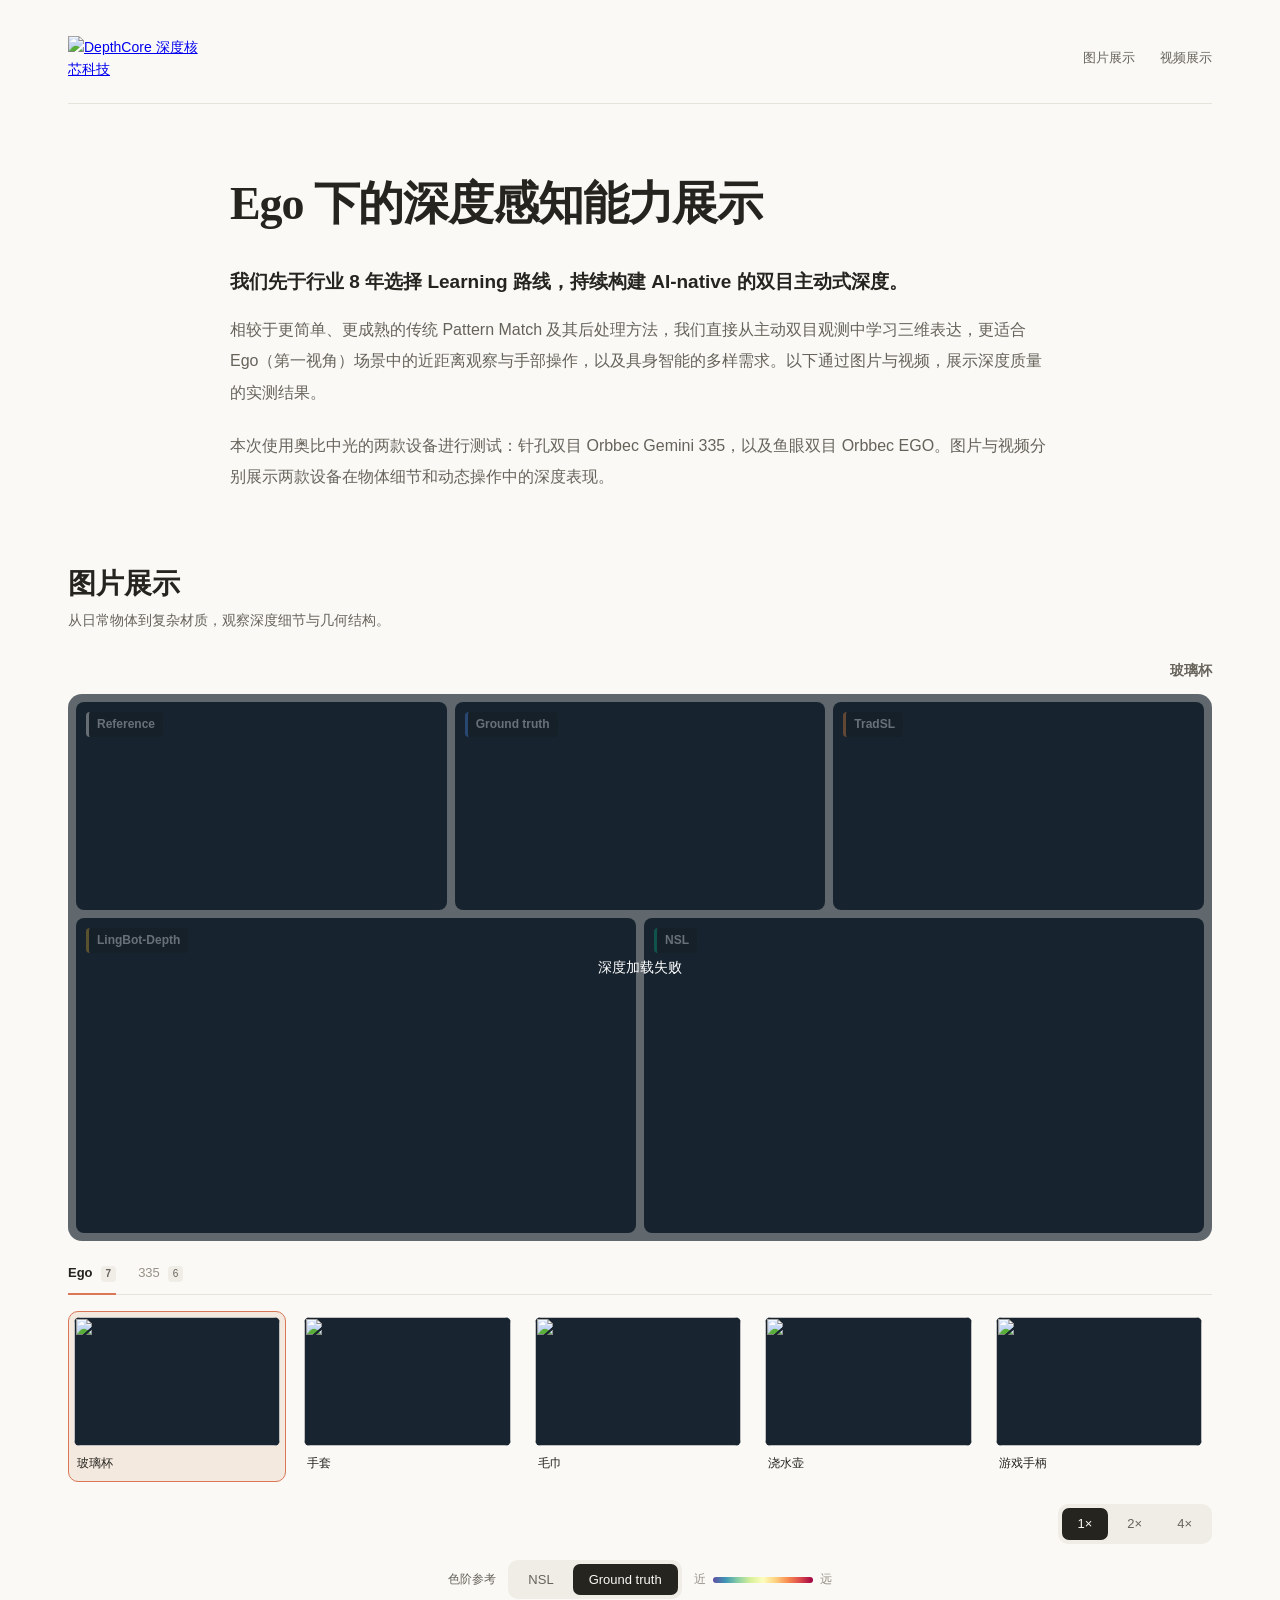
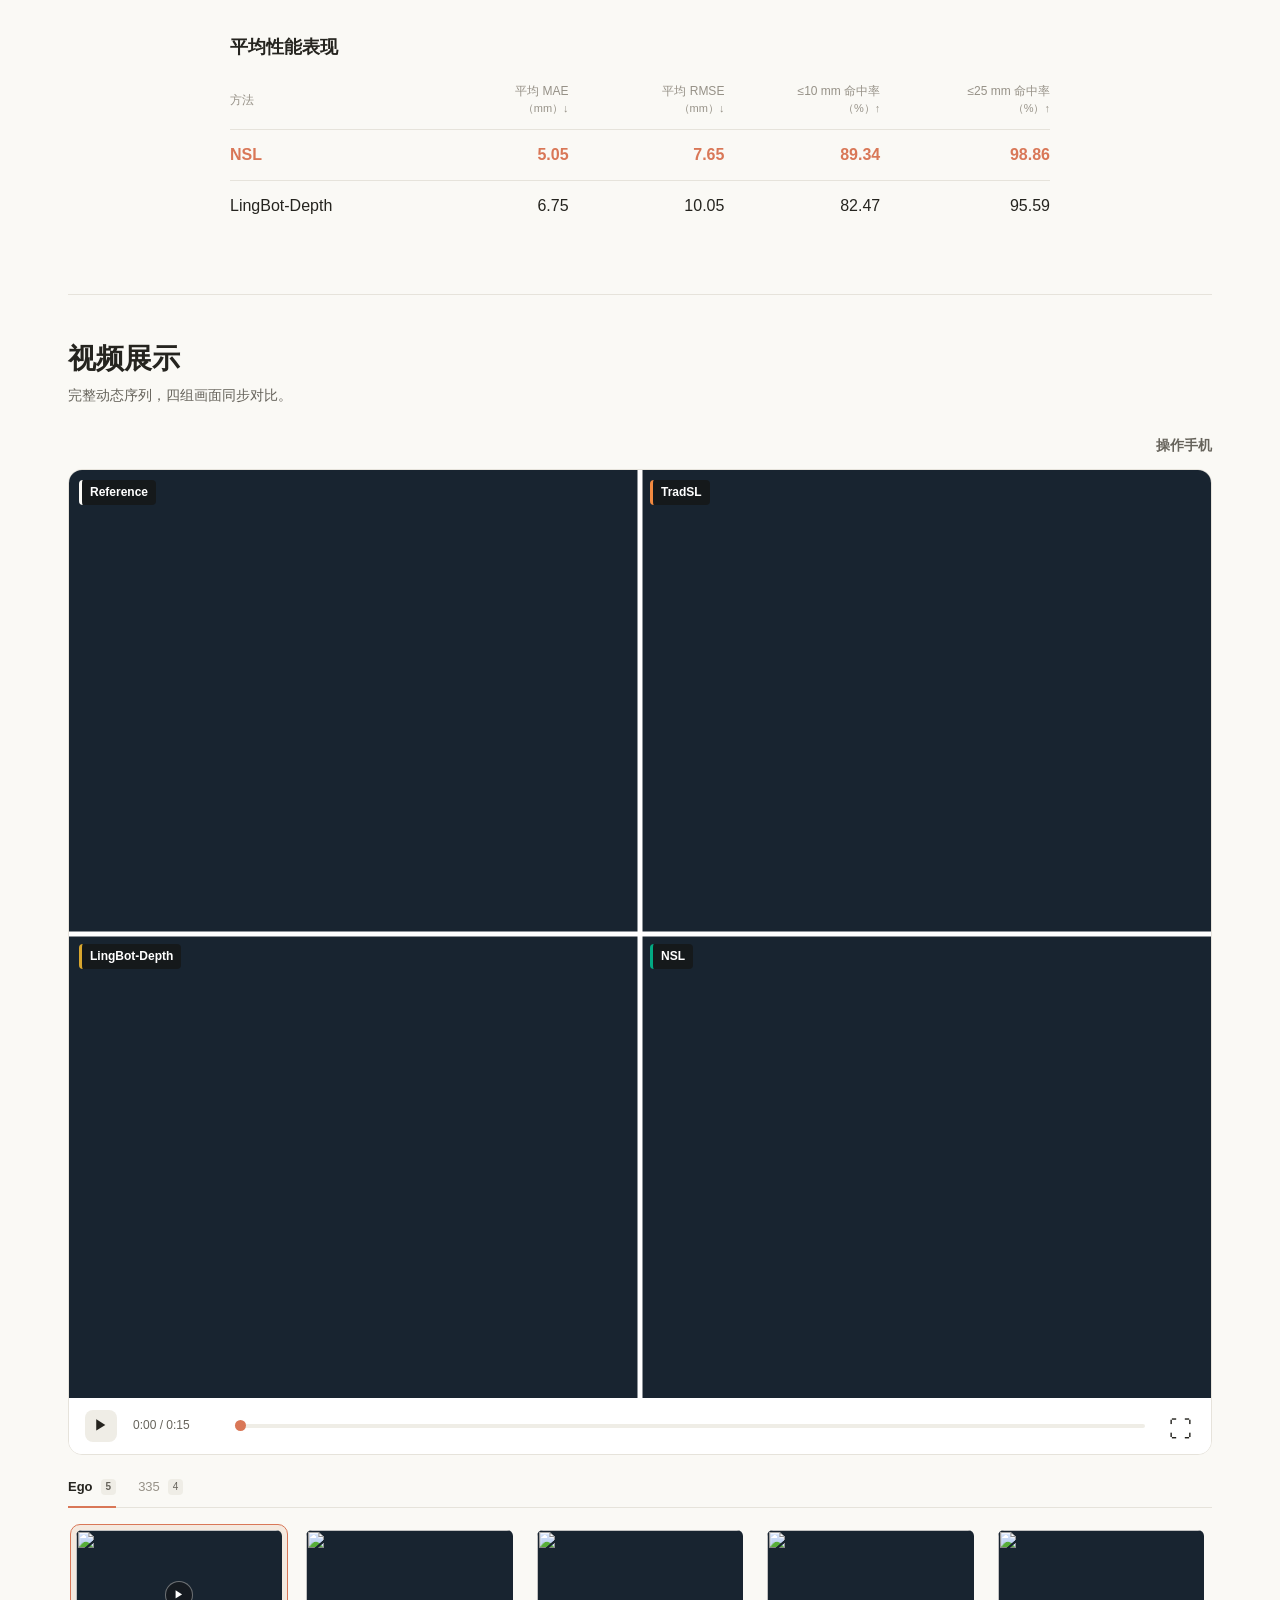
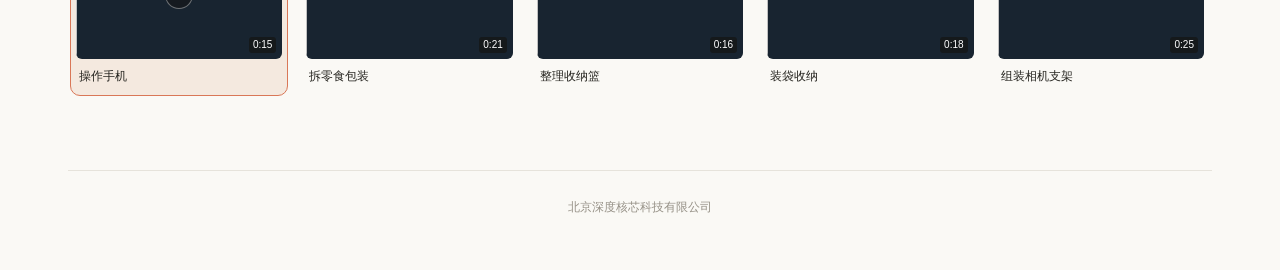
==== index.html @ 8625cc75 "Publish Ego depth perception demo" ====
<!doctype html><html lang="zh-CN"><head><meta charset="utf-8"><meta name="viewport" content="width=device-width,initial-scale=1,viewport-fit=cover"><meta name="description" content="DepthCore 在 Orbbec Gemini 335 针孔双目与 Orbbec EGO 鱼眼双目上的图片与完整视频深度对比。"><title>Ego 下的深度感知能力展示 · DepthCore</title><link rel="stylesheet" href="style.css?v=ego-demo-12"></head><body id="top"><main class="page"><header class="site-header"><a class="brand" href="#top" aria-label="DepthCore 首页"><img src="media/depthcore-logo.svg" alt="DepthCore 深度核芯科技"></a><nav aria-label="页面导航"><a href="#images">图片展示</a><a href="#videos">视频展示</a></nav></header><section class="hero" aria-labelledby="hero-title"><h1 id="hero-title">Ego 下的深度感知能力展示</h1><p class="hero-lead"><strong>我们先于行业 8 年选择 Learning 路线，持续构建 AI-native 的双目主动式深度。</strong></p><p class="hero-copy">相较于更简单、更成熟的传统 Pattern Match 及其后处理方法，我们直接从主动双目观测中学习三维表达，更适合 Ego（第一视角）场景中的近距离观察与手部操作，以及具身智能的多样需求。以下通过图片与视频，展示深度质量的实测结果。</p><p class="device-intro">本次使用奥比中光的两款设备进行测试：针孔双目 Orbbec Gemini 335，以及鱼眼双目 Orbbec EGO。图片与视频分别展示两款设备在物体细节和动态操作中的深度表现。</p></section><section class="demo-section" id="images" aria-labelledby="images-title"><div class="section-heading"><div><h2 id="images-title">图片展示</h2><p>从日常物体到复杂材质，观察深度细节与几何结构。</p></div></div><figure class="wide" id="dcFig"><div class="viewer-head"><p class="cap" id="dcCap"><b>玻璃杯</b></p></div><div class="stage dc" id="dcStage"><div class="six" id="dcGrid"></div><div class="veil on" id="dcVeil"><div>正在加载深度…</div></div></div><div id="imageLibrary"><div class="camera-tabs" id="imageCamera" role="group" aria-label="图片相机"><button data-camera="ego" aria-pressed="true">Ego<span>7</span></button><button data-camera="335" aria-pressed="false">335<span>6</span></button></div><div id="dcScene" aria-label="图片物体"></div></div><div class="ctrl sp" id="staticControls"><div class="ctrl-r"><div class="seg" id="dcFrame" role="group" aria-label="抽帧" hidden></div><div class="seg" id="dcZoom" role="group" aria-label="缩放"><button data-z="1" aria-pressed="true">1×</button><button data-z="2" aria-pressed="false">2×</button><button data-z="4" aria-pressed="false">4×</button></div></div></div><div class="dclegend"><span>色阶参考</span><div class="seg" id="dcSource" role="group" aria-label="色阶参考"><button data-src="nsl" aria-pressed="false">NSL</button><button data-src="gt" aria-pressed="true">Ground truth</button></div><span class="depthkey" id="dcKey">近<i></i>远</span></div></figure><section class="performance-card"><div class="performance-head"><h3>平均性能表现</h3></div><div class="performance-scroll"><table class="performance-table"><thead><tr><th>方法</th><th>平均 MAE<span class="metric-unit">（mm）↓</span></th><th>平均 RMSE<span class="metric-unit">（mm）↓</span></th><th>≤10 mm 命中率<span class="metric-unit">（%）↑</span></th><th>≤25 mm 命中率<span class="metric-unit">（%）↑</span></th></tr></thead><tbody><tr><td>NSL</td><td>5.05</td><td>7.65</td><td>89.34</td><td>98.86</td></tr><tr><td>LingBot-Depth</td><td>6.75</td><td>10.05</td><td>82.47</td><td>95.59</td></tr></tbody></table></div></section></section><section class="demo-section" id="videos" aria-labelledby="videos-title"><div class="section-heading"><div><h2 id="videos-title">视频展示</h2><p>完整动态序列，四组画面同步对比。</p></div></div><figure class="wide" id="videoFig"><div class="viewer-head"><p class="cap" id="videoCap"><b>操作手机</b></p></div><div id="dcVideoStage"><div class="video-labels"><span>Reference</span><span>NSL</span><span>LingBot-Depth</span></div><div class="video-viewport" id="dcVideoViewport"><video id="dcVideo" playsinline preload="metadata" loop></video><i class="video-divider first"></i><i class="video-divider second"></i></div><div class="playback"><button id="videoPlay" aria-label="播放">▶</button><span id="videoTime">0:00 / 0:00</span><input id="videoSeek" type="range" min="0" max="1000" value="0" aria-label="视频进度"><button id="videoFullscreen" aria-label="全屏">⛶</button></div></div><div id="videoLibrary"><div class="camera-tabs" id="videoCamera" role="group" aria-label="视频相机"><button data-camera="ego" aria-pressed="true">Ego<span>5</span></button><button data-camera="335" aria-pressed="false">335<span>4</span></button></div><div id="videoCards" aria-label="动作视频"></div></div></figure></section><footer class="site-footer">北京深度核芯科技有限公司</footer></main><script id="viewer-config" type="application/json">{"scenes":[{"key":"ego/000007","dataset":"ego","id":"000007","name":"玻璃杯"},{"key":"ego/000001","dataset":"ego","id":"000001","name":"手套"},{"key":"ego/000002","dataset":"ego","id":"000002","name":"毛巾"},{"key":"ego/000003","dataset":"ego","id":"000003","name":"浇水壶"},{"key":"ego/000004","dataset":"ego","id":"000004","name":"游戏手柄"},{"key":"ego/000008","dataset":"ego","id":"000008","name":"水晶球"},{"key":"ego/000009","dataset":"ego","id":"000009","name":"拖鞋"},{"key":"335/000002","dataset":"335","id":"000002","name":"鼠标"},{"key":"335/000003","dataset":"335","id":"000003","name":"键盘"},{"key":"335/000004","dataset":"335","id":"000004","name":"无线耳机"},{"key":"335/000005","dataset":"335","id":"000005","name":"马克杯"},{"key":"335/000006","dataset":"335","id":"000006","name":"汤勺"},{"key":"335/000007","dataset":"335","id":"000007","name":"玻璃瓶"}],"active_filter":"edge1px","jump_threshold_mm":100,"dilation_radius_px":1,"videos":[{"dataset":"ego","id":"20261112_180432_134a3a","name":"操作手机","frames":464,"fps":30.0,"duration":15.466666666666667,"width":1280,"height":1040,"src":"videos/ego-20261112_180432_134a3a-baseline-grid.mp4","poster":"videos/ego-20261112_180432_134a3a-baseline-grid.jpg","header_px":0,"panel_count":4,"panel_layout":{"rows":2,"columns":2},"display_order":["Reference","TradSL","LingBot-Depth","NSL"],"range_mm":[140,1974],"methods":["tradsl","nsl","lingbot"],"filter":{"jump_threshold_mm":100,"dilation_radius_px":1}},{"dataset":"ego","id":"20261112_181901_ce978d","name":"拆零食包装","frames":639,"fps":30.0,"duration":21.3,"width":1280,"height":1040,"src":"videos/ego-20261112_181901_ce978d-baseline-grid.mp4","poster":"videos/ego-20261112_181901_ce978d-baseline-grid.jpg","header_px":0,"panel_count":4,"panel_layout":{"rows":2,"columns":2},"display_order":["Reference","TradSL","LingBot-Depth","NSL"],"range_mm":[178,3463],"methods":["tradsl","nsl","lingbot"],"filter":{"jump_threshold_mm":100,"dilation_radius_px":1}},{"dataset":"ego","id":"20261112_182206_904d25","name":"整理收纳篮","frames":484,"fps":30.0,"duration":16.133333333333333,"width":1280,"height":1040,"src":"videos/ego-20261112_182206_904d25-baseline-grid.mp4","poster":"videos/ego-20261112_182206_904d25-baseline-grid.jpg","header_px":0,"panel_count":4,"panel_layout":{"rows":2,"columns":2},"display_order":["Reference","TradSL","LingBot-Depth","NSL"],"range_mm":[147,2914],"methods":["tradsl","nsl","lingbot"],"filter":{"jump_threshold_mm":100,"dilation_radius_px":1}},{"dataset":"ego","id":"20261112_182340_92f41b","name":"装袋收纳","frames":543,"fps":30.0,"duration":18.1,"width":1280,"height":1040,"src":"videos/ego-20261112_182340_92f41b-baseline-grid.mp4","poster":"videos/ego-20261112_182340_92f41b-baseline-grid.jpg","header_px":0,"panel_count":4,"panel_layout":{"rows":2,"columns":2},"display_order":["Reference","TradSL","LingBot-Depth","NSL"],"range_mm":[139,2845],"methods":["tradsl","nsl","lingbot"],"filter":{"jump_threshold_mm":100,"dilation_radius_px":1}},{"dataset":"ego","id":"20261112_182834_5e9ca0","name":"组装相机支架","frames":772,"fps":30.0,"duration":25.733333333333334,"width":1280,"height":1040,"src":"videos/ego-20261112_182834_5e9ca0-baseline-grid.mp4","poster":"videos/ego-20261112_182834_5e9ca0-baseline-grid.jpg","header_px":0,"panel_count":4,"panel_layout":{"rows":2,"columns":2},"display_order":["Reference","TradSL","LingBot-Depth","NSL"],"range_mm":[222,3266],"methods":["tradsl","nsl","lingbot"],"filter":{"jump_threshold_mm":100,"dilation_radius_px":1}},{"dataset":"335","id":"20261112_230017_b36d4f","name":"键盘打字","frames":501,"fps":30.0,"duration":16.7,"width":1280,"height":720,"src":"videos/335-20261112_230017_b36d4f-baseline-grid.mp4","poster":"videos/335-20261112_230017_b36d4f-baseline-grid.jpg","header_px":0,"panel_count":4,"panel_layout":{"rows":2,"columns":2},"display_order":["Reference","Raw Depth","LingBot-Depth","NSL"],"range_mm":[397,2207],"methods":["camera_raw","nsl","lingbot"],"filter":{"jump_threshold_mm":100,"dilation_radius_px":1}},{"dataset":"335","id":"20261112_230102_b02a0c","name":"开合收纳盒","frames":419,"fps":30.0,"duration":13.966666666666667,"width":1280,"height":720,"src":"videos/335-20261112_230102_b02a0c-baseline-grid.mp4","poster":"videos/335-20261112_230102_b02a0c-baseline-grid.jpg","header_px":0,"panel_count":4,"panel_layout":{"rows":2,"columns":2},"display_order":["Reference","Raw Depth","LingBot-Depth","NSL"],"range_mm":[322,2078],"methods":["camera_raw","nsl","lingbot"],"filter":{"jump_threshold_mm":100,"dilation_radius_px":1}},{"dataset":"335","id":"20261112_230311_8b8f2e","name":"开合玻璃罐","frames":499,"fps":30.0,"duration":16.633333333333333,"width":1280,"height":720,"src":"videos/335-20261112_230311_8b8f2e-baseline-grid.mp4","poster":"videos/335-20261112_230311_8b8f2e-baseline-grid.jpg","header_px":0,"panel_count":4,"panel_layout":{"rows":2,"columns":2},"display_order":["Reference","Raw Depth","LingBot-Depth","NSL"],"range_mm":[308,2124],"methods":["camera_raw","nsl","lingbot"],"filter":{"jump_threshold_mm":100,"dilation_radius_px":1}},{"dataset":"335","id":"20261112_230428_82c5d4","name":"拿放杯子","frames":330,"fps":30.0,"duration":11.0,"width":1280,"height":720,"src":"videos/335-20261112_230428_82c5d4-baseline-grid.mp4","poster":"videos/335-20261112_230428_82c5d4-baseline-grid.jpg","header_px":0,"panel_count":4,"panel_layout":{"rows":2,"columns":2},"display_order":["Reference","Raw Depth","LingBot-Depth","NSL"],"range_mm":[302,2223],"methods":["camera_raw","nsl","lingbot"],"filter":{"jump_threshold_mm":100,"dilation_radius_px":1}}],"projector_mode":"on"}</script><script src="app.js?v=ego-demo-12"></script></body></html>
---- style.css ----
:root{--ink:#25241f;--ink-2:#66635b;--ink-3:#969187;--ivory:#faf9f5;--clay:#d97757;--line:#e6e3db;--soft:#efede6;--nsl:#02a982;--tradsl:#f38a40;--gt:#488af3;--lingbot:#d9a62e;--raw:#a8a49a;--sans:-apple-system,BlinkMacSystemFont,"PingFang SC","Microsoft YaHei",sans-serif;--dcgrad:linear-gradient(90deg,#5e4fa2,#3f96b6,#89cfa4,#d8ef9a,#fefebd,#fdd27f,#f88b51,#db484c,#9e0142);color-scheme:light}
*{box-sizing:border-box}html{-webkit-text-size-adjust:100%}body{margin:0;background:var(--ivory);color:var(--ink);font:14px/1.6 var(--sans)}button,input{font:inherit}button{color:inherit;background:none;border:0;cursor:pointer}button:disabled{opacity:.4;cursor:default}button:focus-visible,input:focus-visible,video:focus-visible{outline:2px solid var(--clay);outline-offset:4px}[hidden]{display:none!important}
.page{max-width:1200px;margin:auto;padding:32px 28px 48px}.wide{margin:0}.viewer-head{display:flex;justify-content:space-between;align-items:center;gap:20px;margin-bottom:22px}.cap{margin:0;font-size:16px;color:var(--ink-2)}.cap b{font-weight:600}.seg{display:inline-flex;gap:3px;padding:4px;border-radius:10px;background:var(--soft)}.seg button{padding:6px 16px;border-radius:7px;line-height:1.5;font-size:13px;color:var(--ink-2)}.seg button[aria-pressed=true]{background:var(--ink);color:var(--ivory)}#dcKind button{min-width:76px;font-weight:600}
.stage.dc{position:relative;padding:8px;background:#e9e7e0;border-radius:14px}.six{display:grid;grid-template-columns:repeat(6,minmax(0,1fr));gap:8px}.tile.w{position:relative;grid-column:span 2;aspect-ratio:var(--image-ratio,16/9);background:#182430;overflow:hidden;border-radius:8px;cursor:grab;touch-action:pan-y}.tile.w:nth-child(n+4){grid-column:span 3}.tile.w:active{cursor:grabbing}.zoomed .tile.w{touch-action:none}.tile canvas{position:absolute;inset:0;width:100%;height:100%;display:block;object-fit:contain}.tag{position:absolute;left:10px;top:10px;font-size:12px;line-height:1.6;padding:3px 8px;color:white;border-left:3px solid var(--c);border-radius:4px;background:rgba(20,20,19,.7);font-weight:600}.veil{position:absolute;inset:0;z-index:3;display:grid;place-items:center;background:#182430a6;color:white;border-radius:14px;opacity:0;pointer-events:none}.veil.on{opacity:1}.ctrl.sp{display:flex;flex-wrap:wrap;gap:14px;align-items:center;margin-top:16px}.ctrl-r{display:flex;gap:10px;margin-left:auto}#dcScene{display:flex;flex-wrap:wrap;width:100%;justify-content:flex-start;background:transparent;padding:0;gap:6px}#dcScene button{border:1px solid var(--line);background:transparent;padding:5px 12px}#dcScene button[aria-pressed=true]{background:var(--ink);border-color:var(--ink)}.dclegend{display:flex;justify-content:center;align-items:center;gap:12px;margin-top:16px;font-size:12px;color:var(--ink-2)}.depthkey{display:inline-flex;align-items:center;gap:7px;color:var(--ink-3);font-size:12px;font-variant-numeric:tabular-nums}.depthkey i{display:block;width:100px;height:6px;border-radius:3px;background:var(--dcgrad)}
#dcVideoStage{overflow:hidden;border:1px solid var(--line);border-radius:14px;background:#fff}.video-labels{display:grid;grid-template-columns:repeat(3,minmax(0,1fr));background:#fff}.video-labels span{padding:12px 16px;font-size:13px;font-weight:600;display:flex;align-items:center;gap:8px}.video-labels span:before{content:"";width:6px;height:6px;border-radius:50%;background:#969187}.video-labels span:nth-child(2):before{background:var(--nsl)}.video-labels span:nth-child(3):before{background:var(--lingbot)}.video-viewport{position:relative;overflow:hidden;background:#182430;aspect-ratio:1920/520}#dcVideo{display:block;width:100%;height:auto;cursor:pointer}.video-divider{position:absolute;inset:0 auto 0;width:5px;background:#fff;pointer-events:none;transform:translateX(-50%)}.video-divider.first{left:33.3333%}.video-divider.second{left:66.6667%}.playback{display:flex;align-items:center;gap:16px;padding:12px 16px;background:white}.playback button{flex-shrink:0;display:grid;place-items:center;width:32px;height:32px;border-radius:8px;background:var(--soft);font-size:14px}.playback button:hover{background:#e4dfd4}#videoTime{min-width:84px;font-size:12px;font-variant-numeric:tabular-nums;color:var(--ink-2)}#videoSeek{--progress:0%;flex:1;min-width:0;height:4px;border-radius:3px;appearance:none;background:linear-gradient(to right,var(--clay) var(--progress),var(--soft) var(--progress));cursor:pointer}#videoSeek::-webkit-slider-thumb{appearance:none;width:11px;height:11px;border:0;border-radius:50%;background:var(--clay)}#videoSeek::-moz-range-thumb{width:11px;height:11px;border:0;border-radius:50%;background:var(--clay)}#videoFullscreen{font-size:23px;background:none}
#videoLibrary{margin-top:22px}.camera-tabs{display:flex;gap:22px;border-bottom:1px solid var(--line);margin-bottom:14px}.camera-tabs button{position:relative;padding:0 0 10px;font-size:13px;color:var(--ink-3);display:flex;align-items:center;gap:8px}.camera-tabs button[aria-pressed=true]{color:var(--ink);font-weight:600}.camera-tabs button[aria-pressed=true]:after{content:"";position:absolute;bottom:-1px;height:2px;left:0;right:0;background:var(--clay)}.camera-tabs span{font-size:10px;line-height:1.6;padding:0 5px;border-radius:4px;background:var(--soft);color:var(--ink-2)}#videoCards{display:flex;gap:12px;overflow-x:auto;padding:2px 2px 10px;scroll-snap-type:x proximity;scrollbar-width:thin;scrollbar-color:#d8d2c8 transparent}.video-card{flex:0 0 calc((100% - 48px)/5);min-width:130px;padding:5px;border:1px solid transparent;border-radius:10px;text-align:left;scroll-snap-align:start;transition:border-color .15s,background .15s}.video-card:hover{background:var(--soft)}.video-card[aria-pressed=true]{border-color:var(--clay);background:#f4e9df}.video-thumb{position:relative;display:block;aspect-ratio:16/10;overflow:hidden;background:#182430;border-radius:6px}.video-thumb img{position:absolute;left:0;top:-8%;width:300%;height:108%;max-width:none}.video-duration{position:absolute;right:6px;bottom:6px;color:#fff;background:#141413b3;padding:0 4px;border-radius:3px;font-size:10px;font-variant-numeric:tabular-nums}.thumb-play{position:absolute;top:50%;left:50%;transform:translate(-50%,-50%);color:white;background:#14141388;border:1px solid #ffffff60;border-radius:50%;width:28px;height:28px;display:grid;place-items:center;font-size:10px;opacity:0;transition:opacity .15s}.video-card:hover .thumb-play,.video-card[aria-pressed=true] .thumb-play{opacity:1}.video-name{display:block;font-size:12px;padding:8px 3px 3px;white-space:nowrap;overflow:hidden;text-overflow:ellipsis;font-weight:500}#dcVideoStage:fullscreen{display:flex;flex-direction:column;justify-content:center;background:#182430;border:0;border-radius:0}.video-viewport:fullscreen{width:100%}
.performance-card{margin:30px auto 0;padding:24px 30px;border:1px solid var(--line);border-radius:14px;background:#ffffff70}.performance-head{margin-bottom:8px}.performance-head h3{margin:0;font-size:24px;line-height:1.4}.performance-scroll{overflow-x:auto;-webkit-overflow-scrolling:touch}.performance-table{width:100%;table-layout:fixed;min-width:680px;border-collapse:collapse;font-size:21px}.performance-table th,.performance-table td{padding:18px 12px;border-bottom:1px solid var(--line);text-align:right;font-variant-numeric:tabular-nums;white-space:nowrap}.performance-table th:first-child,.performance-table td:first-child{text-align:left}.performance-table th:first-child{width:24%}.performance-table th{color:var(--ink-3);font-size:15px;font-weight:500;line-height:1.5;white-space:normal}.metric-unit{display:block;font-size:13px;font-weight:400}.performance-table tbody tr:first-child td{font-weight:700;color:var(--clay)}.performance-table tbody tr:last-child td{border-bottom:0}
@media(max-width:760px){.page{padding:24px 20px 36px}.viewer-head{margin-bottom:16px}.performance-card{padding:20px}.performance-head h3{font-size:21px}.performance-table{font-size:18px}.video-card{flex-basis:155px}.playback{gap:10px;padding:10px 12px}.tile.w{grid-column:span 2}.tile.w:nth-child(n+4){grid-column:span 3}.tag{top:7px;left:7px;font-size:11px}.dclegend{flex-wrap:wrap}.video-labels span{padding:10px;font-size:12px}}
@media(max-width:480px){.page{padding:18px 12px 30px}.viewer-head{gap:10px}.cap{font-size:13px}#dcKind button{min-width:55px;padding:6px 10px}.video-labels span{padding:8px 6px;font-size:10px;gap:4px}.video-labels span:before{width:4px;height:4px}.playback{gap:6px}#videoTime{min-width:73px;font-size:11px}.playback button{width:28px;height:28px}.video-card{flex-basis:139px}.stage.dc{padding:5px}.six{gap:5px}.tile.w{grid-column:span 6!important;max-width:none!important}.tag{font-size:11px}.ctrl-r{flex-wrap:wrap}.seg button{padding:4px 10px}.performance-card{padding:18px 12px}}
@media(prefers-reduced-motion:reduce){*{transition:none!important}}
/* Both media types use the same camera tabs and thumbnail cards. */
#imageLibrary{margin-top:22px}#dcScene{display:flex;flex-wrap:nowrap;gap:12px;overflow-x:auto;padding:2px 2px 10px;scroll-snap-type:x proximity;scrollbar-width:thin;scrollbar-color:#d8d2c8 transparent}#dcScene .image-card{flex:0 0 calc((100% - 48px)/5);min-width:130px;padding:5px;border:1px solid transparent;border-radius:10px;text-align:left;scroll-snap-align:start;transition:border-color .15s,background .15s;color:var(--ink);background:transparent}#dcScene .image-card:hover{background:var(--soft)}#dcScene .image-card[aria-pressed=true]{border-color:var(--clay);background:#f4e9df}.image-thumb{position:relative;display:block;aspect-ratio:16/10;overflow:hidden;background:#182430;border-radius:6px}.image-thumb img{width:100%;height:100%;object-fit:contain;display:block}.image-name{display:block;font-size:12px;padding:8px 3px 3px;white-space:nowrap;overflow:hidden;text-overflow:ellipsis;font-weight:500}#staticControls{margin-top:12px}
#dcVideoStage{position:relative}.video-labels{position:absolute;inset:10px 0 auto;z-index:2;background:none;pointer-events:none}.video-labels span{display:block;justify-self:start;margin-left:10px;padding:3px 8px;color:#fff;font-size:12px;line-height:1.6;font-weight:600;border-radius:4px;background:rgba(20,20,19,.7);border-left:3px solid #faf9f5}.video-labels span:before{display:none}.video-labels span:nth-child(2){border-left-color:var(--nsl)}.video-labels span:nth-child(3){border-left-color:var(--lingbot)}
@media(max-width:760px){#dcScene .image-card{flex-basis:155px}.video-labels span{font-size:11px;margin-left:7px}.video-labels{top:7px}}
@media(max-width:480px){#dcScene .image-card{flex-basis:139px}.video-labels span{font-size:10px;margin-left:5px;padding:2px 5px}}

.video-labels{inset:0;grid-template-rows:repeat(2,minmax(0,1fr))}.video-labels span{align-self:start;margin-top:10px}.video-divider.horizontal{left:0;right:0;bottom:auto;width:auto;height:5px;transform:translateY(-50%)}
@media(max-width:760px){.video-labels{inset:0}.video-labels span{margin-top:7px}}

#dcVideoStage:fullscreen .video-viewport{width:min(100vw,calc((100vh - 56px) * var(--video-aspect)));flex:none;align-self:center}#dcVideoStage:fullscreen .playback{flex:none;width:100%}
/* Landing page: restrained ivory, orange accents, and the original DepthCore mark. */
html{scroll-behavior:smooth;scroll-padding-top:28px}.site-header{display:flex;align-items:center;justify-content:space-between;gap:24px;padding:4px 0 22px;border-bottom:1px solid var(--line)}.brand{display:inline-flex}.brand img{display:block;width:136px;height:auto}.site-header nav{display:flex;gap:25px}.site-header nav a{display:inline-flex;align-items:center;gap:7px;color:var(--ink-2);text-decoration:none;font-size:13px}.site-header nav a:hover{color:var(--clay)}.icon{display:block;width:22px;height:22px;flex-shrink:0}.site-header nav .icon{width:17px;height:17px}.hero{max-width:820px;margin:68px auto 72px}.hero h1{font-family:"Noto Serif SC","Songti SC",serif;font-weight:700;font-size:clamp(30px,3.8vw,46px);line-height:1.4;letter-spacing:-.025em;margin:0 0 28px;text-wrap:balance}.hero-lead{margin:0 0 14px;font-size:19px;line-height:1.9}.hero-lead strong{font-weight:650}.hero-copy,.device-intro{font-size:16px;line-height:1.95;color:var(--ink-2);margin:0}.device-intro{margin-top:22px}.device-grid{display:grid;grid-template-columns:repeat(2,minmax(0,1fr));gap:16px;margin-top:25px}.device-card{display:flex;gap:17px;align-items:center;padding:21px 23px;border:1px solid var(--line);border-radius:12px;background:#ffffff60}.device-icon{display:grid;place-items:center;color:var(--clay);background:#f2e8de;border-radius:10px;width:50px;height:50px;flex-shrink:0}.device-icon .icon{width:31px;height:31px}.device-card p,.device-card h3{margin:0}.device-type{font-size:12px;color:var(--ink-2)}.device-card h3{font-size:18px;font-weight:600;line-height:1.5;margin-top:2px}.device-maker{font-size:12px;color:var(--ink-3);margin-top:2px!important}.demo-section{margin-top:68px}.section-heading{display:flex;align-items:center;gap:15px;margin-bottom:26px}.section-icon{display:grid;place-items:center;width:43px;height:43px;border-radius:11px;background:#f2e8de;color:var(--clay)}.section-heading h2{font:700 28px/1.4 "Noto Serif SC","Songti SC",serif;margin:0 0 4px}.section-heading p{margin:0;font-size:14px;color:var(--ink-2)}.demo-section .viewer-head{justify-content:flex-end;margin-bottom:12px;min-height:24px}.demo-section .cap{font-size:14px}.demo-section .performance-card{margin-top:32px}.demo-section .performance-head h3{font-size:20px}.projection-note{margin:14px 2px 0;color:var(--ink-3);font-size:12px}.demo-section#videos{border-top:1px solid var(--line);padding-top:44px;margin-top:64px}.demo-section .wide{margin:0}
@media(max-width:760px){.hero{margin:44px auto 48px}.hero h1{margin-bottom:22px}.hero-lead{font-size:17px}.hero-copy,.device-intro{font-size:14px}.device-card{padding:16px;gap:12px}.device-card h3{font-size:15px}.device-icon{width:40px;height:40px}.device-icon .icon{width:26px;height:26px}.section-heading h2{font-size:24px}.demo-section{margin-top:45px}.section-heading{margin-bottom:20px}.site-header nav{gap:16px}.brand img{width:120px}}
@media(max-width:480px){.site-header nav a{font-size:12px}.site-header nav{gap:12px}.site-header nav .icon{display:none}.brand img{width:112px}.hero h1{font-size:29px}.device-grid{grid-template-columns:1fr;gap:10px}.device-card{padding:15px 18px}.hero-lead{font-size:16px}.section-heading{gap:12px}.section-heading p{font-size:12px}.section-icon{width:38px;height:38px}.section-heading h2{font-size:22px}.demo-section#videos{padding-top:30px;margin-top:40px}}
@media(prefers-reduced-motion:reduce){html{scroll-behavior:auto}}

/* Text-led headings and device cards. */
.device-card{display:block;padding:22px 25px}.section-heading{display:block}.section-heading h2{margin-bottom:6px}.site-header nav a{gap:0}
@media(max-width:760px){.device-card{padding:18px 20px}}

.hero .device-intro{margin-top:22px;padding:0;border:0;background:none}
/* Keep the metrics on the same reading measure as the introduction. */
.demo-section .performance-card{max-width:820px;width:100%;padding:0;border:0;border-radius:0;background:transparent;margin:36px auto 0}.demo-section .performance-head h3{font-size:18px}.performance-head{margin-bottom:10px}.performance-table{min-width:580px;font-size:16px}.performance-table th{font-size:12px}.performance-table th,.performance-table td{padding:12px 14px}.performance-table th:first-child,.performance-table td:first-child{padding-left:0}.performance-table th:last-child,.performance-table td:last-child{padding-right:0}.metric-unit{font-size:11px}

.site-footer{margin:64px auto 0;padding:26px 0 4px;border-top:1px solid var(--line);text-align:center;font-size:12px;line-height:1.8;color:var(--ink-3)}
@media(max-width:480px){.site-footer{margin-top:40px;padding-top:22px}}
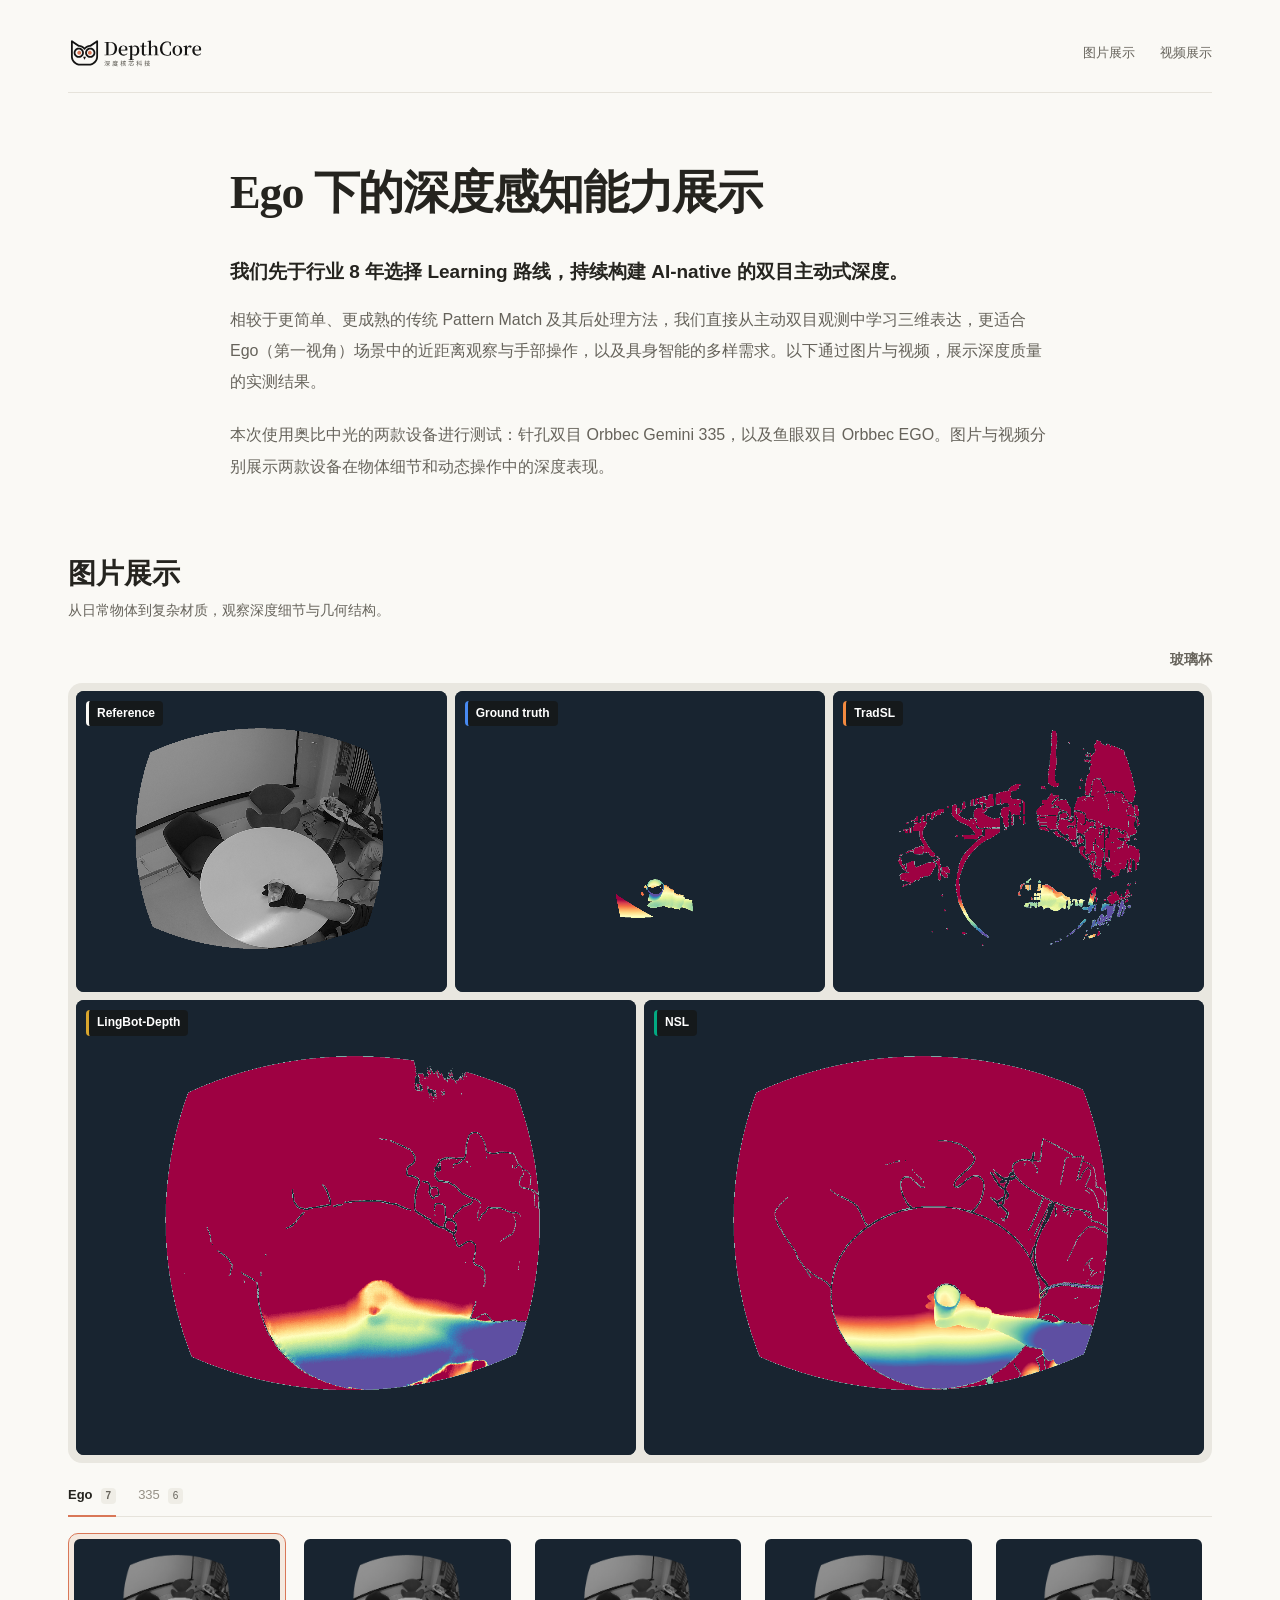
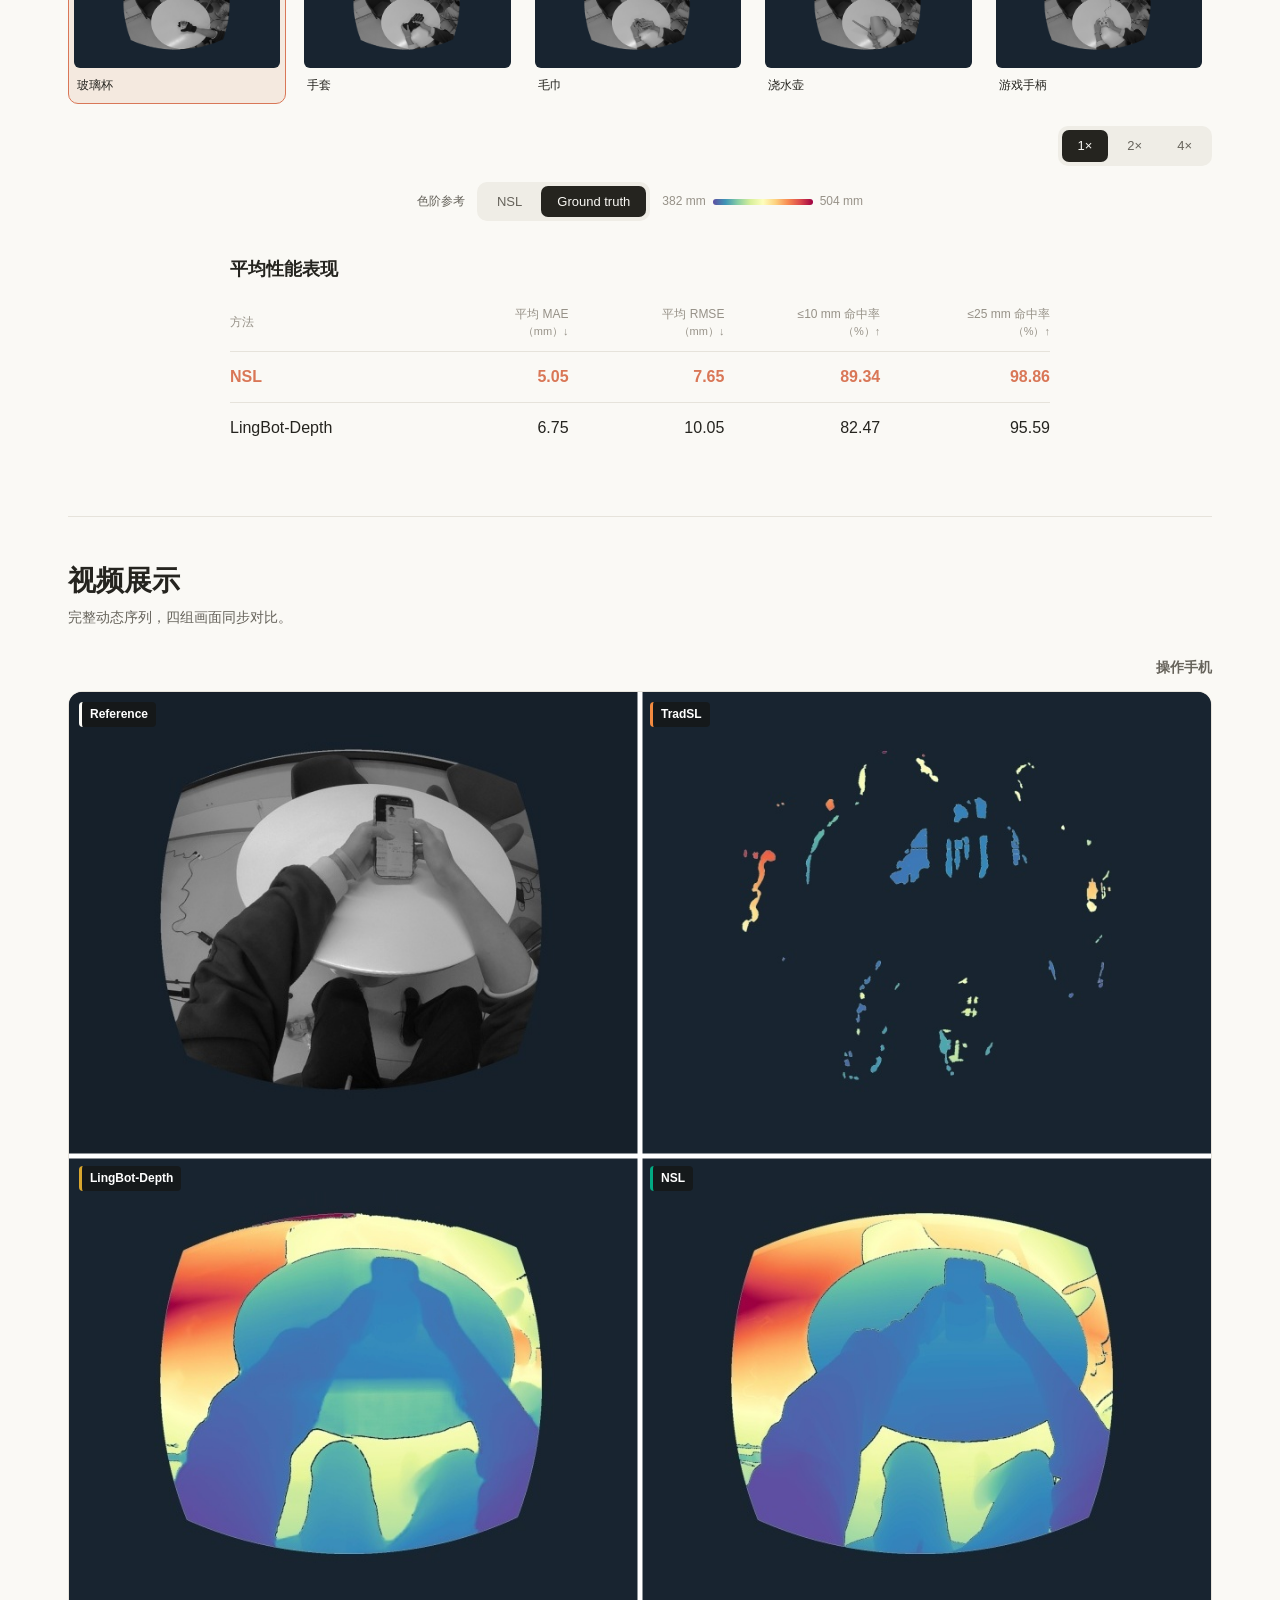
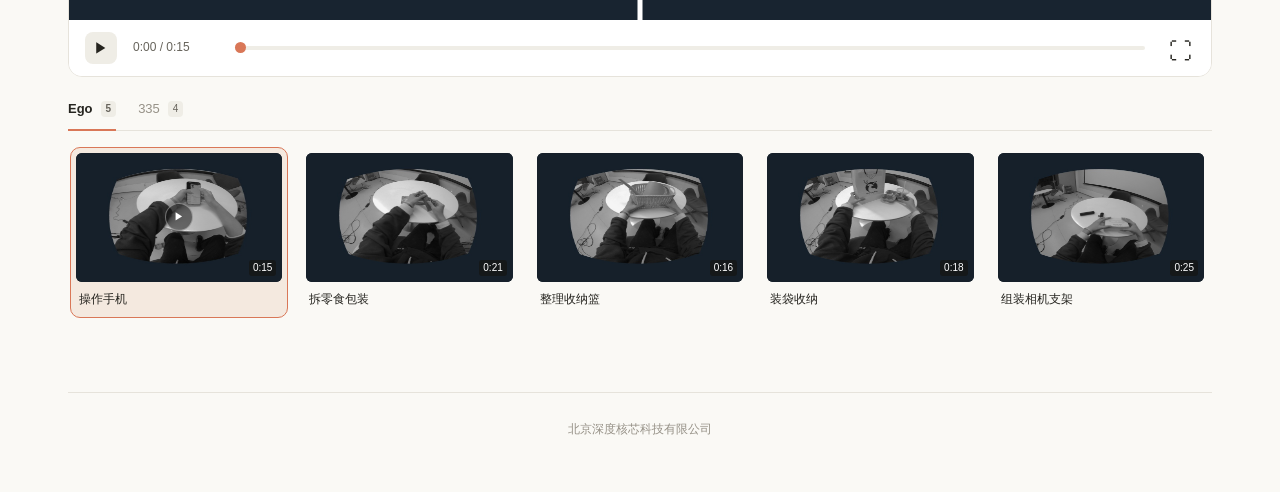
==== commit 1ea2fc27: "Finalize Ego demo and projector-on gallery" ====
--- a/index.html
+++ b/index.html
@@ -1 +1 @@
-<!doctype html><html lang="zh-CN"><head><meta charset="utf-8"><meta name="viewport" content="width=device-width,initial-scale=1,viewport-fit=cover"><meta name="description" content="DepthCore 在 Orbbec Gemini 335 针孔双目与 Orbbec EGO 鱼眼双目上的图片与完整视频深度对比。"><title>Ego 下的深度感知能力展示 · DepthCore</title><link rel="stylesheet" href="style.css?v=ego-demo-12"></head><body id="top"><main class="page"><header class="site-header"><a class="brand" href="#top" aria-label="DepthCore 首页"><img src="media/depthcore-logo.svg" alt="DepthCore 深度核芯科技"></a><nav aria-label="页面导航"><a href="#images">图片展示</a><a href="#videos">视频展示</a></nav></header><section class="hero" aria-labelledby="hero-title"><h1 id="hero-title">Ego 下的深度感知能力展示</h1><p class="hero-lead"><strong>我们先于行业 8 年选择 Learning 路线，持续构建 AI-native 的双目主动式深度。</strong></p><p class="hero-copy">相较于更简单、更成熟的传统 Pattern Match 及其后处理方法，我们直接从主动双目观测中学习三维表达，更适合 Ego（第一视角）场景中的近距离观察与手部操作，以及具身智能的多样需求。以下通过图片与视频，展示深度质量的实测结果。</p><p class="device-intro">本次使用奥比中光的两款设备进行测试：针孔双目 Orbbec Gemini 335，以及鱼眼双目 Orbbec EGO。图片与视频分别展示两款设备在物体细节和动态操作中的深度表现。</p></section><section class="demo-section" id="images" aria-labelledby="images-title"><div class="section-heading"><div><h2 id="images-title">图片展示</h2><p>从日常物体到复杂材质，观察深度细节与几何结构。</p></div></div><figure class="wide" id="dcFig"><div class="viewer-head"><p class="cap" id="dcCap"><b>玻璃杯</b></p></div><div class="stage dc" id="dcStage"><div class="six" id="dcGrid"></div><div class="veil on" id="dcVeil"><div>正在加载深度…</div></div></div><div id="imageLibrary"><div class="camera-tabs" id="imageCamera" role="group" aria-label="图片相机"><button data-camera="ego" aria-pressed="true">Ego<span>7</span></button><button data-camera="335" aria-pressed="false">335<span>6</span></button></div><div id="dcScene" aria-label="图片物体"></div></div><div class="ctrl sp" id="staticControls"><div class="ctrl-r"><div class="seg" id="dcFrame" role="group" aria-label="抽帧" hidden></div><div class="seg" id="dcZoom" role="group" aria-label="缩放"><button data-z="1" aria-pressed="true">1×</button><button data-z="2" aria-pressed="false">2×</button><button data-z="4" aria-pressed="false">4×</button></div></div></div><div class="dclegend"><span>色阶参考</span><div class="seg" id="dcSource" role="group" aria-label="色阶参考"><button data-src="nsl" aria-pressed="false">NSL</button><button data-src="gt" aria-pressed="true">Ground truth</button></div><span class="depthkey" id="dcKey">近<i></i>远</span></div></figure><section class="performance-card"><div class="performance-head"><h3>平均性能表现</h3></div><div class="performance-scroll"><table class="performance-table"><thead><tr><th>方法</th><th>平均 MAE<span class="metric-unit">（mm）↓</span></th><th>平均 RMSE<span class="metric-unit">（mm）↓</span></th><th>≤10 mm 命中率<span class="metric-unit">（%）↑</span></th><th>≤25 mm 命中率<span class="metric-unit">（%）↑</span></th></tr></thead><tbody><tr><td>NSL</td><td>5.05</td><td>7.65</td><td>89.34</td><td>98.86</td></tr><tr><td>LingBot-Depth</td><td>6.75</td><td>10.05</td><td>82.47</td><td>95.59</td></tr></tbody></table></div></section></section><section class="demo-section" id="videos" aria-labelledby="videos-title"><div class="section-heading"><div><h2 id="videos-title">视频展示</h2><p>完整动态序列，四组画面同步对比。</p></div></div><figure class="wide" id="videoFig"><div class="viewer-head"><p class="cap" id="videoCap"><b>操作手机</b></p></div><div id="dcVideoStage"><div class="video-labels"><span>Reference</span><span>NSL</span><span>LingBot-Depth</span></div><div class="video-viewport" id="dcVideoViewport"><video id="dcVideo" playsinline preload="metadata" loop></video><i class="video-divider first"></i><i class="video-divider second"></i></div><div class="playback"><button id="videoPlay" aria-label="播放">▶</button><span id="videoTime">0:00 / 0:00</span><input id="videoSeek" type="range" min="0" max="1000" value="0" aria-label="视频进度"><button id="videoFullscreen" aria-label="全屏">⛶</button></div></div><div id="videoLibrary"><div class="camera-tabs" id="videoCamera" role="group" aria-label="视频相机"><button data-camera="ego" aria-pressed="true">Ego<span>5</span></button><button data-camera="335" aria-pressed="false">335<span>4</span></button></div><div id="videoCards" aria-label="动作视频"></div></div></figure></section><footer class="site-footer">北京深度核芯科技有限公司</footer></main><script id="viewer-config" type="application/json">{"scenes":[{"key":"ego/000007","dataset":"ego","id":"000007","name":"玻璃杯"},{"key":"ego/000001","dataset":"ego","id":"000001","name":"手套"},{"key":"ego/000002","dataset":"ego","id":"000002","name":"毛巾"},{"key":"ego/000003","dataset":"ego","id":"000003","name":"浇水壶"},{"key":"ego/000004","dataset":"ego","id":"000004","name":"游戏手柄"},{"key":"ego/000008","dataset":"ego","id":"000008","name":"水晶球"},{"key":"ego/000009","dataset":"ego","id":"000009","name":"拖鞋"},{"key":"335/000002","dataset":"335","id":"000002","name":"鼠标"},{"key":"335/000003","dataset":"335","id":"000003","name":"键盘"},{"key":"335/000004","dataset":"335","id":"000004","name":"无线耳机"},{"key":"335/000005","dataset":"335","id":"000005","name":"马克杯"},{"key":"335/000006","dataset":"335","id":"000006","name":"汤勺"},{"key":"335/000007","dataset":"335","id":"000007","name":"玻璃瓶"}],"active_filter":"edge1px","jump_threshold_mm":100,"dilation_radius_px":1,"videos":[{"dataset":"ego","id":"20261112_180432_134a3a","name":"操作手机","frames":464,"fps":30.0,"duration":15.466666666666667,"width":1280,"height":1040,"src":"videos/ego-20261112_180432_134a3a-baseline-grid.mp4","poster":"videos/ego-20261112_180432_134a3a-baseline-grid.jpg","header_px":0,"panel_count":4,"panel_layout":{"rows":2,"columns":2},"display_order":["Reference","TradSL","LingBot-Depth","NSL"],"range_mm":[140,1974],"methods":["tradsl","nsl","lingbot"],"filter":{"jump_threshold_mm":100,"dilation_radius_px":1}},{"dataset":"ego","id":"20261112_181901_ce978d","name":"拆零食包装","frames":639,"fps":30.0,"duration":21.3,"width":1280,"height":1040,"src":"videos/ego-20261112_181901_ce978d-baseline-grid.mp4","poster":"videos/ego-20261112_181901_ce978d-baseline-grid.jpg","header_px":0,"panel_count":4,"panel_layout":{"rows":2,"columns":2},"display_order":["Reference","TradSL","LingBot-Depth","NSL"],"range_mm":[178,3463],"methods":["tradsl","nsl","lingbot"],"filter":{"jump_threshold_mm":100,"dilation_radius_px":1}},{"dataset":"ego","id":"20261112_182206_904d25","name":"整理收纳篮","frames":484,"fps":30.0,"duration":16.133333333333333,"width":1280,"height":1040,"src":"videos/ego-20261112_182206_904d25-baseline-grid.mp4","poster":"videos/ego-20261112_182206_904d25-baseline-grid.jpg","header_px":0,"panel_count":4,"panel_layout":{"rows":2,"columns":2},"display_order":["Reference","TradSL","LingBot-Depth","NSL"],"range_mm":[147,2914],"methods":["tradsl","nsl","lingbot"],"filter":{"jump_threshold_mm":100,"dilation_radius_px":1}},{"dataset":"ego","id":"20261112_182340_92f41b","name":"装袋收纳","frames":543,"fps":30.0,"duration":18.1,"width":1280,"height":1040,"src":"videos/ego-20261112_182340_92f41b-baseline-grid.mp4","poster":"videos/ego-20261112_182340_92f41b-baseline-grid.jpg","header_px":0,"panel_count":4,"panel_layout":{"rows":2,"columns":2},"display_order":["Reference","TradSL","LingBot-Depth","NSL"],"range_mm":[139,2845],"methods":["tradsl","nsl","lingbot"],"filter":{"jump_threshold_mm":100,"dilation_radius_px":1}},{"dataset":"ego","id":"20261112_182834_5e9ca0","name":"组装相机支架","frames":772,"fps":30.0,"duration":25.733333333333334,"width":1280,"height":1040,"src":"videos/ego-20261112_182834_5e9ca0-baseline-grid.mp4","poster":"videos/ego-20261112_182834_5e9ca0-baseline-grid.jpg","header_px":0,"panel_count":4,"panel_layout":{"rows":2,"columns":2},"display_order":["Reference","TradSL","LingBot-Depth","NSL"],"range_mm":[222,3266],"methods":["tradsl","nsl","lingbot"],"filter":{"jump_threshold_mm":100,"dilation_radius_px":1}},{"dataset":"335","id":"20261112_230017_b36d4f","name":"键盘打字","frames":501,"fps":30.0,"duration":16.7,"width":1280,"height":720,"src":"videos/335-20261112_230017_b36d4f-baseline-grid.mp4","poster":"videos/335-20261112_230017_b36d4f-baseline-grid.jpg","header_px":0,"panel_count":4,"panel_layout":{"rows":2,"columns":2},"display_order":["Reference","Raw Depth","LingBot-Depth","NSL"],"range_mm":[397,2207],"methods":["camera_raw","nsl","lingbot"],"filter":{"jump_threshold_mm":100,"dilation_radius_px":1}},{"dataset":"335","id":"20261112_230102_b02a0c","name":"开合收纳盒","frames":419,"fps":30.0,"duration":13.966666666666667,"width":1280,"height":720,"src":"videos/335-20261112_230102_b02a0c-baseline-grid.mp4","poster":"videos/335-20261112_230102_b02a0c-baseline-grid.jpg","header_px":0,"panel_count":4,"panel_layout":{"rows":2,"columns":2},"display_order":["Reference","Raw Depth","LingBot-Depth","NSL"],"range_mm":[322,2078],"methods":["camera_raw","nsl","lingbot"],"filter":{"jump_threshold_mm":100,"dilation_radius_px":1}},{"dataset":"335","id":"20261112_230311_8b8f2e","name":"开合玻璃罐","frames":499,"fps":30.0,"duration":16.633333333333333,"width":1280,"height":720,"src":"videos/335-20261112_230311_8b8f2e-baseline-grid.mp4","poster":"videos/335-20261112_230311_8b8f2e-baseline-grid.jpg","header_px":0,"panel_count":4,"panel_layout":{"rows":2,"columns":2},"display_order":["Reference","Raw Depth","LingBot-Depth","NSL"],"range_mm":[308,2124],"methods":["camera_raw","nsl","lingbot"],"filter":{"jump_threshold_mm":100,"dilation_radius_px":1}},{"dataset":"335","id":"20261112_230428_82c5d4","name":"拿放杯子","frames":330,"fps":30.0,"duration":11.0,"width":1280,"height":720,"src":"videos/335-20261112_230428_82c5d4-baseline-grid.mp4","poster":"videos/335-20261112_230428_82c5d4-baseline-grid.jpg","header_px":0,"panel_count":4,"panel_layout":{"rows":2,"columns":2},"display_order":["Reference","Raw Depth","LingBot-Depth","NSL"],"range_mm":[302,2223],"methods":["camera_raw","nsl","lingbot"],"filter":{"jump_threshold_mm":100,"dilation_radius_px":1}}],"projector_mode":"on"}</script><script src="app.js?v=ego-demo-12"></script></body></html>+<!doctype html><html lang="zh-CN"><head><meta charset="utf-8"><meta name="viewport" content="width=device-width,initial-scale=1,viewport-fit=cover"><meta name="description" content="DepthCore 在 Orbbec Gemini 335 针孔双目与 Orbbec EGO 鱼眼双目上的图片与完整视频深度对比。"><title>Ego 下的深度感知能力展示 · DepthCore</title><link rel="stylesheet" href="style.css?v=ego-demo-13"></head><body id="top"><main class="page"><header class="site-header"><a class="brand" href="#top" aria-label="DepthCore 首页"><img src="depthcore-logo.svg" alt="DepthCore 深度核芯科技"></a><nav aria-label="页面导航"><a href="#images">图片展示</a><a href="#videos">视频展示</a></nav></header><section class="hero" aria-labelledby="hero-title"><h1 id="hero-title">Ego 下的深度感知能力展示</h1><p class="hero-lead"><strong>我们先于行业 8 年选择 Learning 路线，持续构建 AI-native 的双目主动式深度。</strong></p><p class="hero-copy">相较于更简单、更成熟的传统 Pattern Match 及其后处理方法，我们直接从主动双目观测中学习三维表达，更适合 Ego（第一视角）场景中的近距离观察与手部操作，以及具身智能的多样需求。以下通过图片与视频，展示深度质量的实测结果。</p><p class="device-intro">本次使用奥比中光的两款设备进行测试：针孔双目 Orbbec Gemini 335，以及鱼眼双目 Orbbec EGO。图片与视频分别展示两款设备在物体细节和动态操作中的深度表现。</p></section><section class="demo-section" id="images" aria-labelledby="images-title"><div class="section-heading"><div><h2 id="images-title">图片展示</h2><p>从日常物体到复杂材质，观察深度细节与几何结构。</p></div></div><figure class="wide" id="dcFig"><div class="viewer-head"><p class="cap" id="dcCap"><b>玻璃杯</b></p></div><div class="stage dc" id="dcStage"><div class="six" id="dcGrid"></div><div class="veil on" id="dcVeil"><div>正在加载深度…</div></div></div><div id="imageLibrary"><div class="camera-tabs" id="imageCamera" role="group" aria-label="图片相机"><button data-camera="ego" aria-pressed="true">Ego<span>7</span></button><button data-camera="335" aria-pressed="false">335<span>6</span></button></div><div id="dcScene" aria-label="图片物体"></div></div><div class="ctrl sp" id="staticControls"><div class="ctrl-r"><div class="seg" id="dcFrame" role="group" aria-label="抽帧" hidden></div><div class="seg" id="dcZoom" role="group" aria-label="缩放"><button data-z="1" aria-pressed="true">1×</button><button data-z="2" aria-pressed="false">2×</button><button data-z="4" aria-pressed="false">4×</button></div></div></div><div class="dclegend"><span>色阶参考</span><div class="seg" id="dcSource" role="group" aria-label="色阶参考"><button data-src="nsl" aria-pressed="false">NSL</button><button data-src="gt" aria-pressed="true">Ground truth</button></div><span class="depthkey" id="dcKey">近<i></i>远</span></div></figure><section class="performance-card"><div class="performance-head"><h3>平均性能表现</h3></div><div class="performance-scroll"><table class="performance-table"><thead><tr><th>方法</th><th>平均 MAE<span class="metric-unit">（mm）↓</span></th><th>平均 RMSE<span class="metric-unit">（mm）↓</span></th><th>≤10 mm 命中率<span class="metric-unit">（%）↑</span></th><th>≤25 mm 命中率<span class="metric-unit">（%）↑</span></th></tr></thead><tbody><tr><td>NSL</td><td>5.05</td><td>7.65</td><td>89.34</td><td>98.86</td></tr><tr><td>LingBot-Depth</td><td>6.75</td><td>10.05</td><td>82.47</td><td>95.59</td></tr></tbody></table></div></section></section><section class="demo-section" id="videos" aria-labelledby="videos-title"><div class="section-heading"><div><h2 id="videos-title">视频展示</h2><p>完整动态序列，四组画面同步对比。</p></div></div><figure class="wide" id="videoFig"><div class="viewer-head"><p class="cap" id="videoCap"><b>操作手机</b></p></div><div id="dcVideoStage"><div class="video-labels"><span>Reference</span><span>NSL</span><span>LingBot-Depth</span></div><div class="video-viewport" id="dcVideoViewport"><video id="dcVideo" playsinline preload="metadata" loop></video><i class="video-divider first"></i><i class="video-divider second"></i></div><div class="playback"><button id="videoPlay" aria-label="播放">▶</button><span id="videoTime">0:00 / 0:00</span><input id="videoSeek" type="range" min="0" max="1000" value="0" aria-label="视频进度"><button id="videoFullscreen" aria-label="全屏">⛶</button></div></div><div id="videoLibrary"><div class="camera-tabs" id="videoCamera" role="group" aria-label="视频相机"><button data-camera="ego" aria-pressed="true">Ego<span>5</span></button><button data-camera="335" aria-pressed="false">335<span>4</span></button></div><div id="videoCards" aria-label="动作视频"></div></div></figure></section><footer class="site-footer">北京深度核芯科技有限公司</footer></main><script id="viewer-config" type="application/json">{"scenes":[{"key":"ego/000007","dataset":"ego","id":"000007","name":"玻璃杯"},{"key":"ego/000001","dataset":"ego","id":"000001","name":"手套"},{"key":"ego/000002","dataset":"ego","id":"000002","name":"毛巾"},{"key":"ego/000003","dataset":"ego","id":"000003","name":"浇水壶"},{"key":"ego/000004","dataset":"ego","id":"000004","name":"游戏手柄"},{"key":"ego/000008","dataset":"ego","id":"000008","name":"水晶球"},{"key":"ego/000009","dataset":"ego","id":"000009","name":"拖鞋"},{"key":"335/000002","dataset":"335","id":"000002","name":"鼠标"},{"key":"335/000003","dataset":"335","id":"000003","name":"键盘"},{"key":"335/000004","dataset":"335","id":"000004","name":"无线耳机"},{"key":"335/000005","dataset":"335","id":"000005","name":"马克杯"},{"key":"335/000006","dataset":"335","id":"000006","name":"汤勺"},{"key":"335/000007","dataset":"335","id":"000007","name":"玻璃瓶"}],"active_filter":"edge1px","jump_threshold_mm":100,"dilation_radius_px":1,"videos":[{"dataset":"ego","id":"20261112_180432_134a3a","name":"操作手机","frames":464,"fps":30.0,"duration":15.466666666666667,"width":1280,"height":1040,"src":"ego-20261112_180432_134a3a-baseline-grid.mp4","poster":"ego-20261112_180432_134a3a-baseline-grid.jpg","header_px":0,"panel_count":4,"panel_layout":{"rows":2,"columns":2},"display_order":["Reference","TradSL","LingBot-Depth","NSL"],"range_mm":[140,1974],"methods":["tradsl","nsl","lingbot"],"filter":{"jump_threshold_mm":100,"dilation_radius_px":1}},{"dataset":"ego","id":"20261112_181901_ce978d","name":"拆零食包装","frames":639,"fps":30.0,"duration":21.3,"width":1280,"height":1040,"src":"ego-20261112_181901_ce978d-baseline-grid.mp4","poster":"ego-20261112_181901_ce978d-baseline-grid.jpg","header_px":0,"panel_count":4,"panel_layout":{"rows":2,"columns":2},"display_order":["Reference","TradSL","LingBot-Depth","NSL"],"range_mm":[178,3463],"methods":["tradsl","nsl","lingbot"],"filter":{"jump_threshold_mm":100,"dilation_radius_px":1}},{"dataset":"ego","id":"20261112_182206_904d25","name":"整理收纳篮","frames":484,"fps":30.0,"duration":16.133333333333333,"width":1280,"height":1040,"src":"ego-20261112_182206_904d25-baseline-grid.mp4","poster":"ego-20261112_182206_904d25-baseline-grid.jpg","header_px":0,"panel_count":4,"panel_layout":{"rows":2,"columns":2},"display_order":["Reference","TradSL","LingBot-Depth","NSL"],"range_mm":[147,2914],"methods":["tradsl","nsl","lingbot"],"filter":{"jump_threshold_mm":100,"dilation_radius_px":1}},{"dataset":"ego","id":"20261112_182340_92f41b","name":"装袋收纳","frames":543,"fps":30.0,"duration":18.1,"width":1280,"height":1040,"src":"ego-20261112_182340_92f41b-baseline-grid.mp4","poster":"ego-20261112_182340_92f41b-baseline-grid.jpg","header_px":0,"panel_count":4,"panel_layout":{"rows":2,"columns":2},"display_order":["Reference","TradSL","LingBot-Depth","NSL"],"range_mm":[139,2845],"methods":["tradsl","nsl","lingbot"],"filter":{"jump_threshold_mm":100,"dilation_radius_px":1}},{"dataset":"ego","id":"20261112_182834_5e9ca0","name":"组装相机支架","frames":772,"fps":30.0,"duration":25.733333333333334,"width":1280,"height":1040,"src":"ego-20261112_182834_5e9ca0-baseline-grid.mp4","poster":"ego-20261112_182834_5e9ca0-baseline-grid.jpg","header_px":0,"panel_count":4,"panel_layout":{"rows":2,"columns":2},"display_order":["Reference","TradSL","LingBot-Depth","NSL"],"range_mm":[222,3266],"methods":["tradsl","nsl","lingbot"],"filter":{"jump_threshold_mm":100,"dilation_radius_px":1}},{"dataset":"335","id":"20261112_230017_b36d4f","name":"键盘打字","frames":501,"fps":30.0,"duration":16.7,"width":1280,"height":720,"src":"335-20261112_230017_b36d4f-baseline-grid.mp4","poster":"335-20261112_230017_b36d4f-baseline-grid.jpg","header_px":0,"panel_count":4,"panel_layout":{"rows":2,"columns":2},"display_order":["Reference","Raw Depth","LingBot-Depth","NSL"],"range_mm":[397,2207],"methods":["camera_raw","nsl","lingbot"],"filter":{"jump_threshold_mm":100,"dilation_radius_px":1}},{"dataset":"335","id":"20261112_230102_b02a0c","name":"开合收纳盒","frames":419,"fps":30.0,"duration":13.966666666666667,"width":1280,"height":720,"src":"335-20261112_230102_b02a0c-baseline-grid.mp4","poster":"335-20261112_230102_b02a0c-baseline-grid.jpg","header_px":0,"panel_count":4,"panel_layout":{"rows":2,"columns":2},"display_order":["Reference","Raw Depth","LingBot-Depth","NSL"],"range_mm":[322,2078],"methods":["camera_raw","nsl","lingbot"],"filter":{"jump_threshold_mm":100,"dilation_radius_px":1}},{"dataset":"335","id":"20261112_230311_8b8f2e","name":"开合玻璃罐","frames":499,"fps":30.0,"duration":16.633333333333333,"width":1280,"height":720,"src":"335-20261112_230311_8b8f2e-baseline-grid.mp4","poster":"335-20261112_230311_8b8f2e-baseline-grid.jpg","header_px":0,"panel_count":4,"panel_layout":{"rows":2,"columns":2},"display_order":["Reference","Raw Depth","LingBot-Depth","NSL"],"range_mm":[308,2124],"methods":["camera_raw","nsl","lingbot"],"filter":{"jump_threshold_mm":100,"dilation_radius_px":1}},{"dataset":"335","id":"20261112_230428_82c5d4","name":"拿放杯子","frames":330,"fps":30.0,"duration":11.0,"width":1280,"height":720,"src":"335-20261112_230428_82c5d4-baseline-grid.mp4","poster":"335-20261112_230428_82c5d4-baseline-grid.jpg","header_px":0,"panel_count":4,"panel_layout":{"rows":2,"columns":2},"display_order":["Reference","Raw Depth","LingBot-Depth","NSL"],"range_mm":[302,2223],"methods":["camera_raw","nsl","lingbot"],"filter":{"jump_threshold_mm":100,"dilation_radius_px":1}}],"projector_mode":"on"}</script><script src="app.js?v=ego-demo-13"></script></body></html>
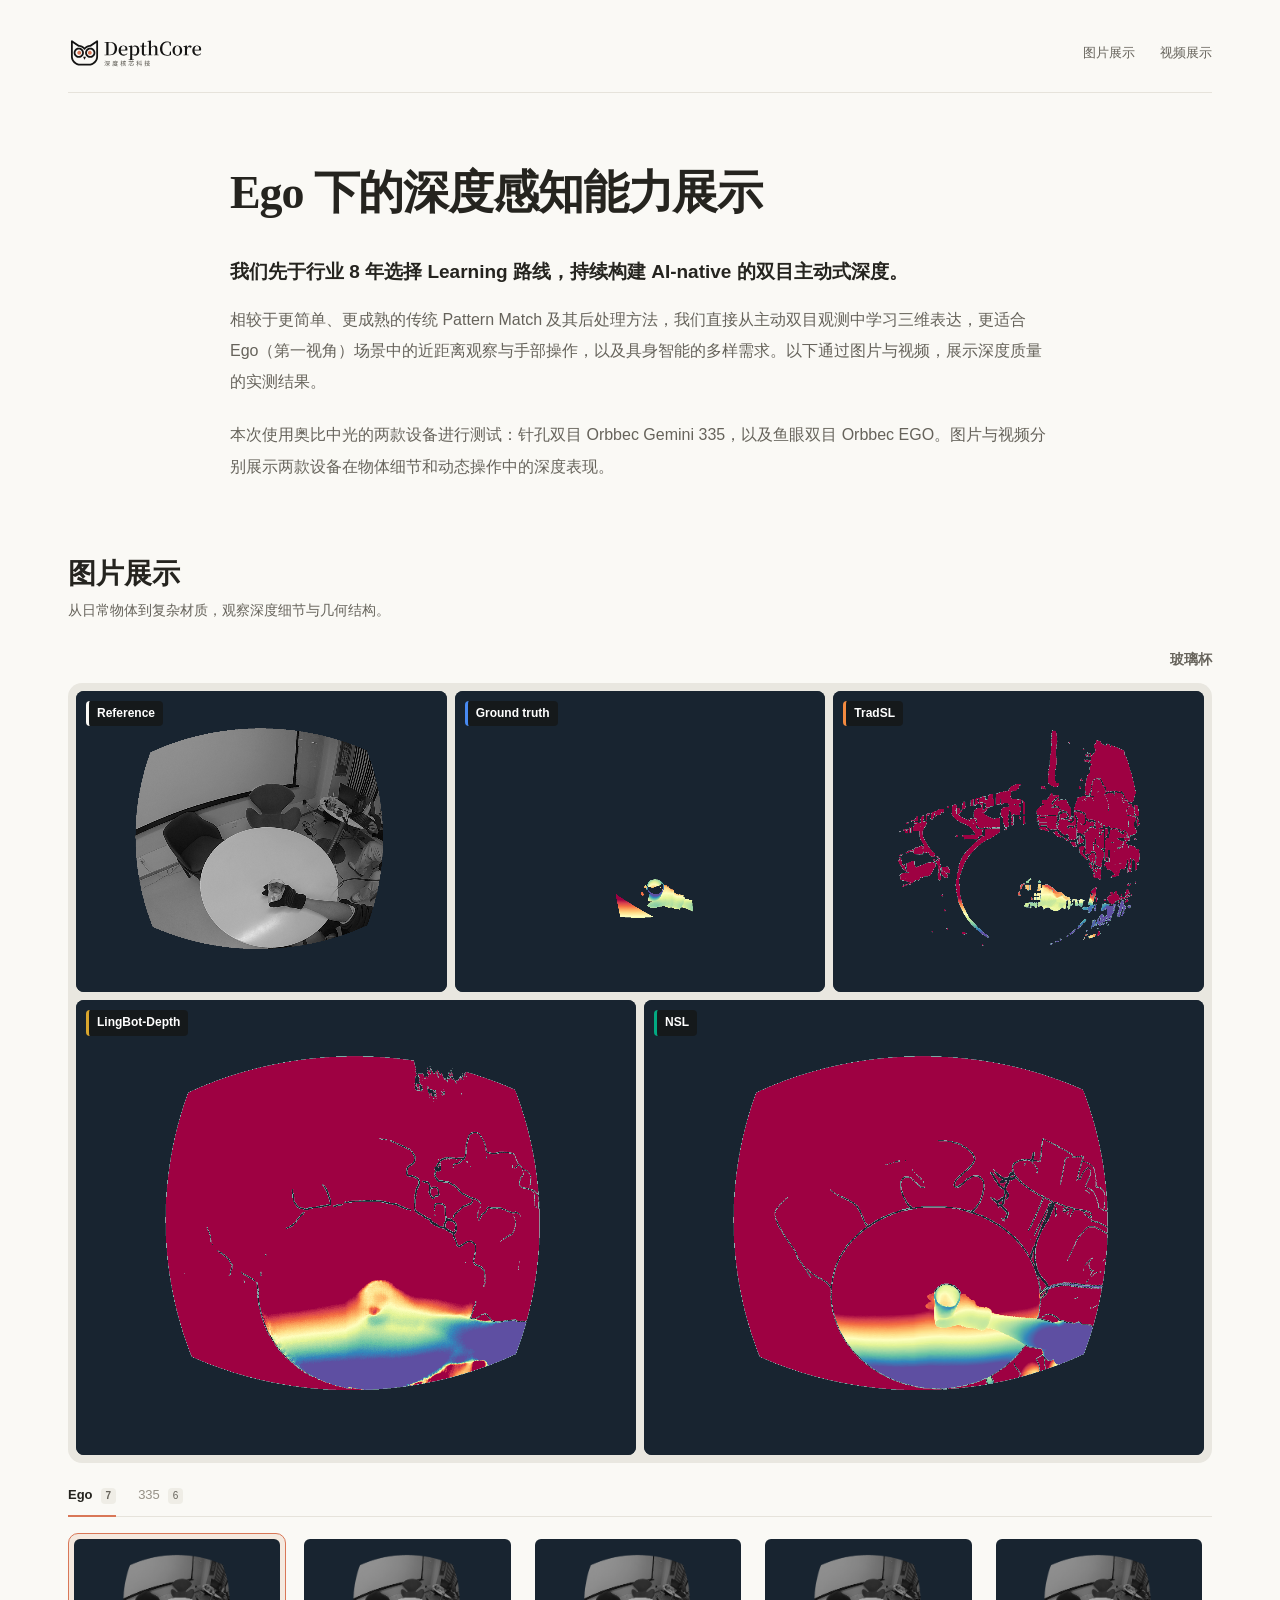
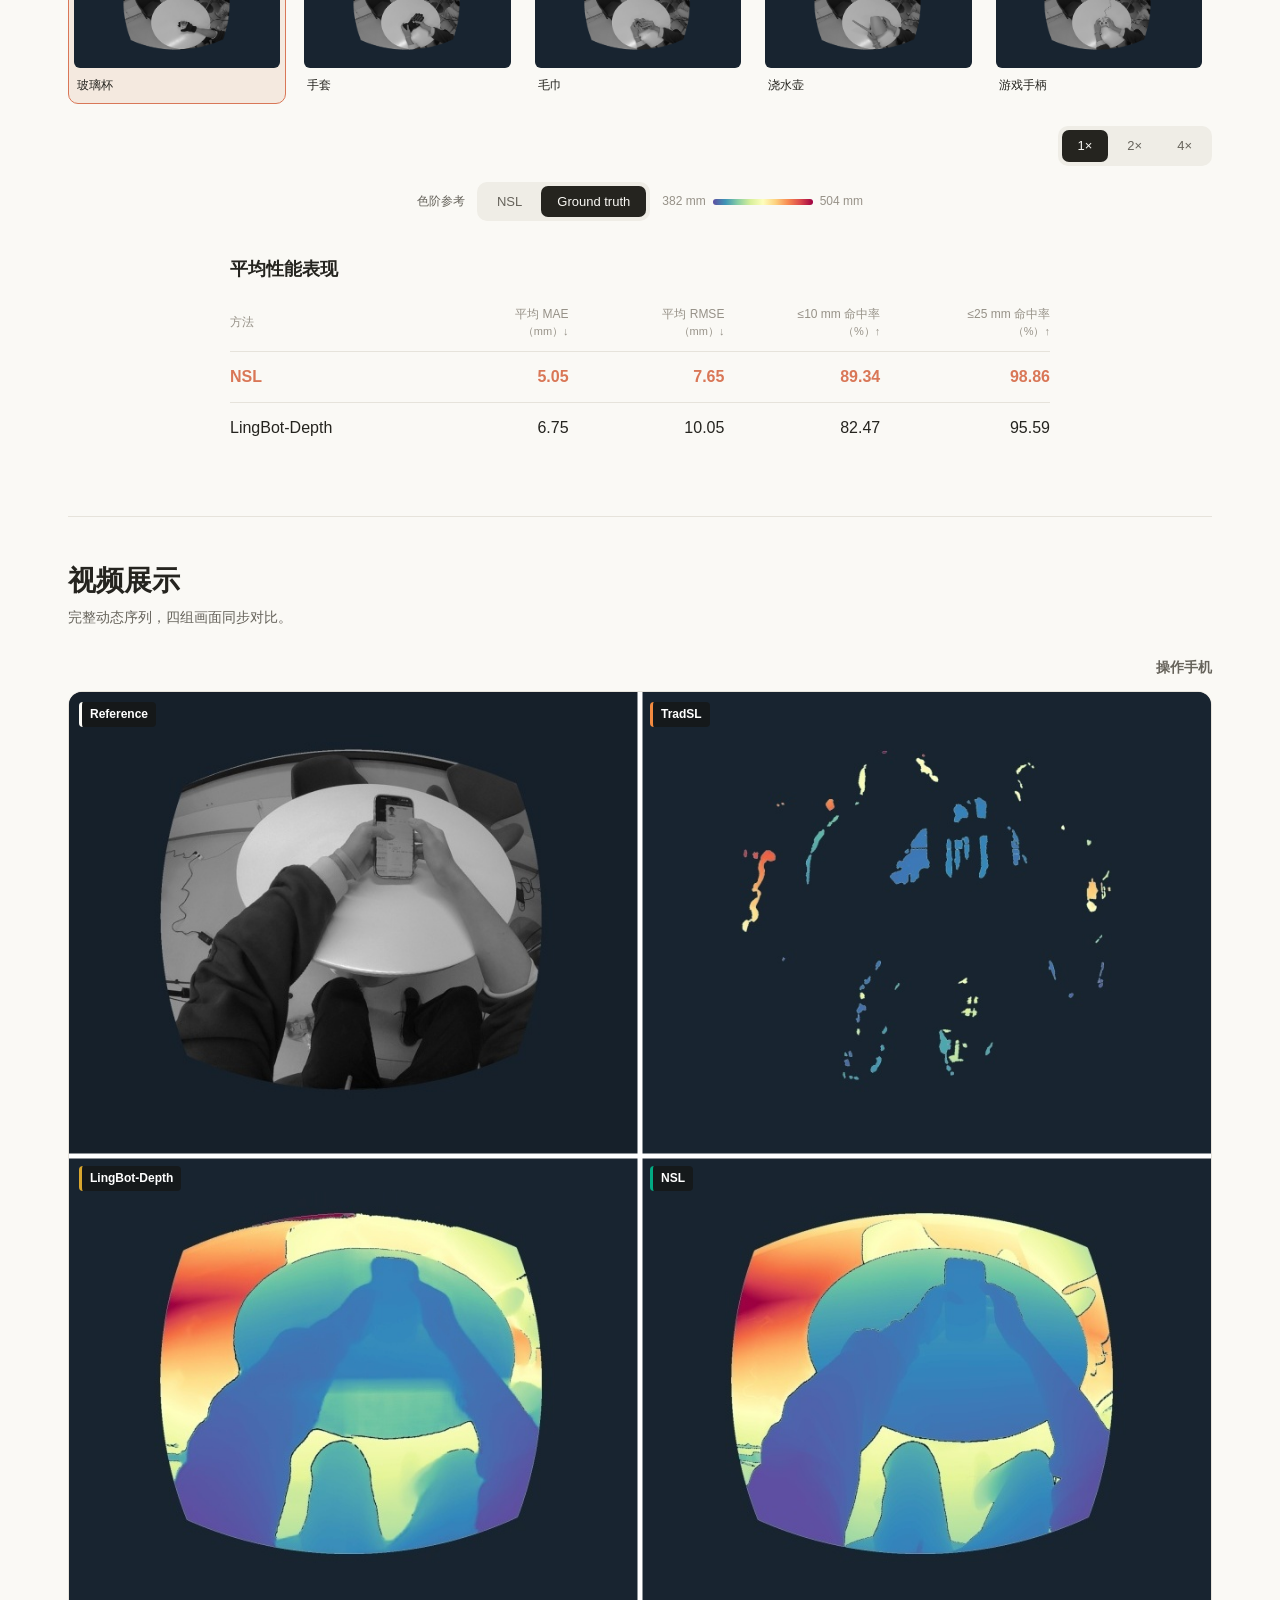
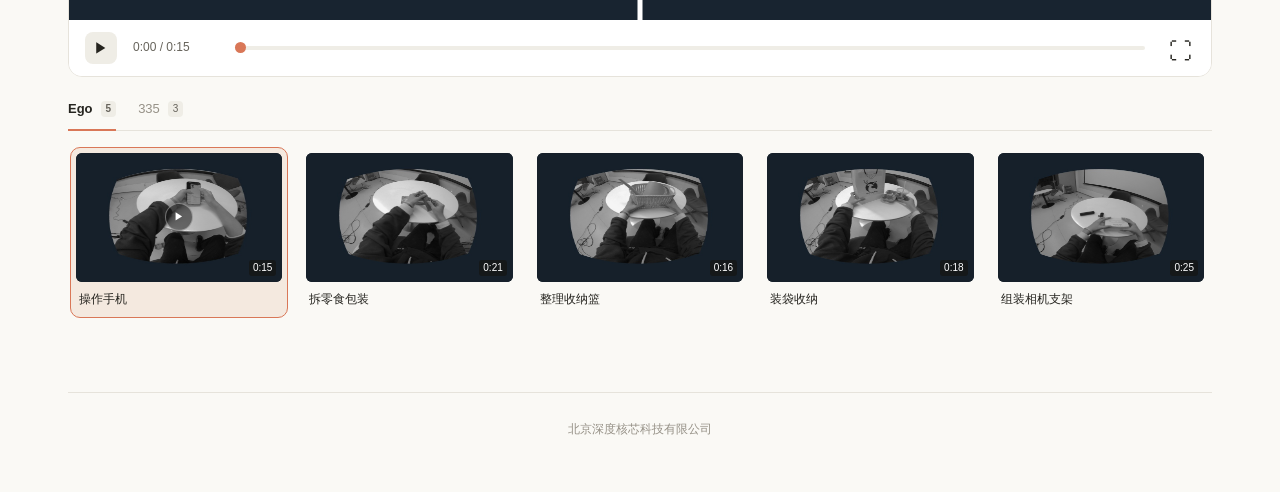
==== commit 79970057: "Remove glass jar opening video from demo" ====
--- a/index.html
+++ b/index.html
@@ -1 +1 @@
-<!doctype html><html lang="zh-CN"><head><meta charset="utf-8"><meta name="viewport" content="width=device-width,initial-scale=1,viewport-fit=cover"><meta name="description" content="DepthCore 在 Orbbec Gemini 335 针孔双目与 Orbbec EGO 鱼眼双目上的图片与完整视频深度对比。"><title>Ego 下的深度感知能力展示 · DepthCore</title><link rel="stylesheet" href="style.css?v=ego-demo-13"></head><body id="top"><main class="page"><header class="site-header"><a class="brand" href="#top" aria-label="DepthCore 首页"><img src="depthcore-logo.svg" alt="DepthCore 深度核芯科技"></a><nav aria-label="页面导航"><a href="#images">图片展示</a><a href="#videos">视频展示</a></nav></header><section class="hero" aria-labelledby="hero-title"><h1 id="hero-title">Ego 下的深度感知能力展示</h1><p class="hero-lead"><strong>我们先于行业 8 年选择 Learning 路线，持续构建 AI-native 的双目主动式深度。</strong></p><p class="hero-copy">相较于更简单、更成熟的传统 Pattern Match 及其后处理方法，我们直接从主动双目观测中学习三维表达，更适合 Ego（第一视角）场景中的近距离观察与手部操作，以及具身智能的多样需求。以下通过图片与视频，展示深度质量的实测结果。</p><p class="device-intro">本次使用奥比中光的两款设备进行测试：针孔双目 Orbbec Gemini 335，以及鱼眼双目 Orbbec EGO。图片与视频分别展示两款设备在物体细节和动态操作中的深度表现。</p></section><section class="demo-section" id="images" aria-labelledby="images-title"><div class="section-heading"><div><h2 id="images-title">图片展示</h2><p>从日常物体到复杂材质，观察深度细节与几何结构。</p></div></div><figure class="wide" id="dcFig"><div class="viewer-head"><p class="cap" id="dcCap"><b>玻璃杯</b></p></div><div class="stage dc" id="dcStage"><div class="six" id="dcGrid"></div><div class="veil on" id="dcVeil"><div>正在加载深度…</div></div></div><div id="imageLibrary"><div class="camera-tabs" id="imageCamera" role="group" aria-label="图片相机"><button data-camera="ego" aria-pressed="true">Ego<span>7</span></button><button data-camera="335" aria-pressed="false">335<span>6</span></button></div><div id="dcScene" aria-label="图片物体"></div></div><div class="ctrl sp" id="staticControls"><div class="ctrl-r"><div class="seg" id="dcFrame" role="group" aria-label="抽帧" hidden></div><div class="seg" id="dcZoom" role="group" aria-label="缩放"><button data-z="1" aria-pressed="true">1×</button><button data-z="2" aria-pressed="false">2×</button><button data-z="4" aria-pressed="false">4×</button></div></div></div><div class="dclegend"><span>色阶参考</span><div class="seg" id="dcSource" role="group" aria-label="色阶参考"><button data-src="nsl" aria-pressed="false">NSL</button><button data-src="gt" aria-pressed="true">Ground truth</button></div><span class="depthkey" id="dcKey">近<i></i>远</span></div></figure><section class="performance-card"><div class="performance-head"><h3>平均性能表现</h3></div><div class="performance-scroll"><table class="performance-table"><thead><tr><th>方法</th><th>平均 MAE<span class="metric-unit">（mm）↓</span></th><th>平均 RMSE<span class="metric-unit">（mm）↓</span></th><th>≤10 mm 命中率<span class="metric-unit">（%）↑</span></th><th>≤25 mm 命中率<span class="metric-unit">（%）↑</span></th></tr></thead><tbody><tr><td>NSL</td><td>5.05</td><td>7.65</td><td>89.34</td><td>98.86</td></tr><tr><td>LingBot-Depth</td><td>6.75</td><td>10.05</td><td>82.47</td><td>95.59</td></tr></tbody></table></div></section></section><section class="demo-section" id="videos" aria-labelledby="videos-title"><div class="section-heading"><div><h2 id="videos-title">视频展示</h2><p>完整动态序列，四组画面同步对比。</p></div></div><figure class="wide" id="videoFig"><div class="viewer-head"><p class="cap" id="videoCap"><b>操作手机</b></p></div><div id="dcVideoStage"><div class="video-labels"><span>Reference</span><span>NSL</span><span>LingBot-Depth</span></div><div class="video-viewport" id="dcVideoViewport"><video id="dcVideo" playsinline preload="metadata" loop></video><i class="video-divider first"></i><i class="video-divider second"></i></div><div class="playback"><button id="videoPlay" aria-label="播放">▶</button><span id="videoTime">0:00 / 0:00</span><input id="videoSeek" type="range" min="0" max="1000" value="0" aria-label="视频进度"><button id="videoFullscreen" aria-label="全屏">⛶</button></div></div><div id="videoLibrary"><div class="camera-tabs" id="videoCamera" role="group" aria-label="视频相机"><button data-camera="ego" aria-pressed="true">Ego<span>5</span></button><button data-camera="335" aria-pressed="false">335<span>4</span></button></div><div id="videoCards" aria-label="动作视频"></div></div></figure></section><footer class="site-footer">北京深度核芯科技有限公司</footer></main><script id="viewer-config" type="application/json">{"scenes":[{"key":"ego/000007","dataset":"ego","id":"000007","name":"玻璃杯"},{"key":"ego/000001","dataset":"ego","id":"000001","name":"手套"},{"key":"ego/000002","dataset":"ego","id":"000002","name":"毛巾"},{"key":"ego/000003","dataset":"ego","id":"000003","name":"浇水壶"},{"key":"ego/000004","dataset":"ego","id":"000004","name":"游戏手柄"},{"key":"ego/000008","dataset":"ego","id":"000008","name":"水晶球"},{"key":"ego/000009","dataset":"ego","id":"000009","name":"拖鞋"},{"key":"335/000002","dataset":"335","id":"000002","name":"鼠标"},{"key":"335/000003","dataset":"335","id":"000003","name":"键盘"},{"key":"335/000004","dataset":"335","id":"000004","name":"无线耳机"},{"key":"335/000005","dataset":"335","id":"000005","name":"马克杯"},{"key":"335/000006","dataset":"335","id":"000006","name":"汤勺"},{"key":"335/000007","dataset":"335","id":"000007","name":"玻璃瓶"}],"active_filter":"edge1px","jump_threshold_mm":100,"dilation_radius_px":1,"videos":[{"dataset":"ego","id":"20261112_180432_134a3a","name":"操作手机","frames":464,"fps":30.0,"duration":15.466666666666667,"width":1280,"height":1040,"src":"ego-20261112_180432_134a3a-baseline-grid.mp4","poster":"ego-20261112_180432_134a3a-baseline-grid.jpg","header_px":0,"panel_count":4,"panel_layout":{"rows":2,"columns":2},"display_order":["Reference","TradSL","LingBot-Depth","NSL"],"range_mm":[140,1974],"methods":["tradsl","nsl","lingbot"],"filter":{"jump_threshold_mm":100,"dilation_radius_px":1}},{"dataset":"ego","id":"20261112_181901_ce978d","name":"拆零食包装","frames":639,"fps":30.0,"duration":21.3,"width":1280,"height":1040,"src":"ego-20261112_181901_ce978d-baseline-grid.mp4","poster":"ego-20261112_181901_ce978d-baseline-grid.jpg","header_px":0,"panel_count":4,"panel_layout":{"rows":2,"columns":2},"display_order":["Reference","TradSL","LingBot-Depth","NSL"],"range_mm":[178,3463],"methods":["tradsl","nsl","lingbot"],"filter":{"jump_threshold_mm":100,"dilation_radius_px":1}},{"dataset":"ego","id":"20261112_182206_904d25","name":"整理收纳篮","frames":484,"fps":30.0,"duration":16.133333333333333,"width":1280,"height":1040,"src":"ego-20261112_182206_904d25-baseline-grid.mp4","poster":"ego-20261112_182206_904d25-baseline-grid.jpg","header_px":0,"panel_count":4,"panel_layout":{"rows":2,"columns":2},"display_order":["Reference","TradSL","LingBot-Depth","NSL"],"range_mm":[147,2914],"methods":["tradsl","nsl","lingbot"],"filter":{"jump_threshold_mm":100,"dilation_radius_px":1}},{"dataset":"ego","id":"20261112_182340_92f41b","name":"装袋收纳","frames":543,"fps":30.0,"duration":18.1,"width":1280,"height":1040,"src":"ego-20261112_182340_92f41b-baseline-grid.mp4","poster":"ego-20261112_182340_92f41b-baseline-grid.jpg","header_px":0,"panel_count":4,"panel_layout":{"rows":2,"columns":2},"display_order":["Reference","TradSL","LingBot-Depth","NSL"],"range_mm":[139,2845],"methods":["tradsl","nsl","lingbot"],"filter":{"jump_threshold_mm":100,"dilation_radius_px":1}},{"dataset":"ego","id":"20261112_182834_5e9ca0","name":"组装相机支架","frames":772,"fps":30.0,"duration":25.733333333333334,"width":1280,"height":1040,"src":"ego-20261112_182834_5e9ca0-baseline-grid.mp4","poster":"ego-20261112_182834_5e9ca0-baseline-grid.jpg","header_px":0,"panel_count":4,"panel_layout":{"rows":2,"columns":2},"display_order":["Reference","TradSL","LingBot-Depth","NSL"],"range_mm":[222,3266],"methods":["tradsl","nsl","lingbot"],"filter":{"jump_threshold_mm":100,"dilation_radius_px":1}},{"dataset":"335","id":"20261112_230017_b36d4f","name":"键盘打字","frames":501,"fps":30.0,"duration":16.7,"width":1280,"height":720,"src":"335-20261112_230017_b36d4f-baseline-grid.mp4","poster":"335-20261112_230017_b36d4f-baseline-grid.jpg","header_px":0,"panel_count":4,"panel_layout":{"rows":2,"columns":2},"display_order":["Reference","Raw Depth","LingBot-Depth","NSL"],"range_mm":[397,2207],"methods":["camera_raw","nsl","lingbot"],"filter":{"jump_threshold_mm":100,"dilation_radius_px":1}},{"dataset":"335","id":"20261112_230102_b02a0c","name":"开合收纳盒","frames":419,"fps":30.0,"duration":13.966666666666667,"width":1280,"height":720,"src":"335-20261112_230102_b02a0c-baseline-grid.mp4","poster":"335-20261112_230102_b02a0c-baseline-grid.jpg","header_px":0,"panel_count":4,"panel_layout":{"rows":2,"columns":2},"display_order":["Reference","Raw Depth","LingBot-Depth","NSL"],"range_mm":[322,2078],"methods":["camera_raw","nsl","lingbot"],"filter":{"jump_threshold_mm":100,"dilation_radius_px":1}},{"dataset":"335","id":"20261112_230311_8b8f2e","name":"开合玻璃罐","frames":499,"fps":30.0,"duration":16.633333333333333,"width":1280,"height":720,"src":"335-20261112_230311_8b8f2e-baseline-grid.mp4","poster":"335-20261112_230311_8b8f2e-baseline-grid.jpg","header_px":0,"panel_count":4,"panel_layout":{"rows":2,"columns":2},"display_order":["Reference","Raw Depth","LingBot-Depth","NSL"],"range_mm":[308,2124],"methods":["camera_raw","nsl","lingbot"],"filter":{"jump_threshold_mm":100,"dilation_radius_px":1}},{"dataset":"335","id":"20261112_230428_82c5d4","name":"拿放杯子","frames":330,"fps":30.0,"duration":11.0,"width":1280,"height":720,"src":"335-20261112_230428_82c5d4-baseline-grid.mp4","poster":"335-20261112_230428_82c5d4-baseline-grid.jpg","header_px":0,"panel_count":4,"panel_layout":{"rows":2,"columns":2},"display_order":["Reference","Raw Depth","LingBot-Depth","NSL"],"range_mm":[302,2223],"methods":["camera_raw","nsl","lingbot"],"filter":{"jump_threshold_mm":100,"dilation_radius_px":1}}],"projector_mode":"on"}</script><script src="app.js?v=ego-demo-13"></script></body></html>+<!doctype html><html lang="zh-CN"><head><meta charset="utf-8"><meta name="viewport" content="width=device-width,initial-scale=1,viewport-fit=cover"><meta name="description" content="DepthCore 在 Orbbec Gemini 335 针孔双目与 Orbbec EGO 鱼眼双目上的图片与完整视频深度对比。"><title>Ego 下的深度感知能力展示 · DepthCore</title><link rel="stylesheet" href="style.css?v=ego-demo-14"></head><body id="top"><main class="page"><header class="site-header"><a class="brand" href="#top" aria-label="DepthCore 首页"><img src="depthcore-logo.svg" alt="DepthCore 深度核芯科技"></a><nav aria-label="页面导航"><a href="#images">图片展示</a><a href="#videos">视频展示</a></nav></header><section class="hero" aria-labelledby="hero-title"><h1 id="hero-title">Ego 下的深度感知能力展示</h1><p class="hero-lead"><strong>我们先于行业 8 年选择 Learning 路线，持续构建 AI-native 的双目主动式深度。</strong></p><p class="hero-copy">相较于更简单、更成熟的传统 Pattern Match 及其后处理方法，我们直接从主动双目观测中学习三维表达，更适合 Ego（第一视角）场景中的近距离观察与手部操作，以及具身智能的多样需求。以下通过图片与视频，展示深度质量的实测结果。</p><p class="device-intro">本次使用奥比中光的两款设备进行测试：针孔双目 Orbbec Gemini 335，以及鱼眼双目 Orbbec EGO。图片与视频分别展示两款设备在物体细节和动态操作中的深度表现。</p></section><section class="demo-section" id="images" aria-labelledby="images-title"><div class="section-heading"><div><h2 id="images-title">图片展示</h2><p>从日常物体到复杂材质，观察深度细节与几何结构。</p></div></div><figure class="wide" id="dcFig"><div class="viewer-head"><p class="cap" id="dcCap"><b>玻璃杯</b></p></div><div class="stage dc" id="dcStage"><div class="six" id="dcGrid"></div><div class="veil on" id="dcVeil"><div>正在加载深度…</div></div></div><div id="imageLibrary"><div class="camera-tabs" id="imageCamera" role="group" aria-label="图片相机"><button data-camera="ego" aria-pressed="true">Ego<span>7</span></button><button data-camera="335" aria-pressed="false">335<span>6</span></button></div><div id="dcScene" aria-label="图片物体"></div></div><div class="ctrl sp" id="staticControls"><div class="ctrl-r"><div class="seg" id="dcFrame" role="group" aria-label="抽帧" hidden></div><div class="seg" id="dcZoom" role="group" aria-label="缩放"><button data-z="1" aria-pressed="true">1×</button><button data-z="2" aria-pressed="false">2×</button><button data-z="4" aria-pressed="false">4×</button></div></div></div><div class="dclegend"><span>色阶参考</span><div class="seg" id="dcSource" role="group" aria-label="色阶参考"><button data-src="nsl" aria-pressed="false">NSL</button><button data-src="gt" aria-pressed="true">Ground truth</button></div><span class="depthkey" id="dcKey">近<i></i>远</span></div></figure><section class="performance-card"><div class="performance-head"><h3>平均性能表现</h3></div><div class="performance-scroll"><table class="performance-table"><thead><tr><th>方法</th><th>平均 MAE<span class="metric-unit">（mm）↓</span></th><th>平均 RMSE<span class="metric-unit">（mm）↓</span></th><th>≤10 mm 命中率<span class="metric-unit">（%）↑</span></th><th>≤25 mm 命中率<span class="metric-unit">（%）↑</span></th></tr></thead><tbody><tr><td>NSL</td><td>5.05</td><td>7.65</td><td>89.34</td><td>98.86</td></tr><tr><td>LingBot-Depth</td><td>6.75</td><td>10.05</td><td>82.47</td><td>95.59</td></tr></tbody></table></div></section></section><section class="demo-section" id="videos" aria-labelledby="videos-title"><div class="section-heading"><div><h2 id="videos-title">视频展示</h2><p>完整动态序列，四组画面同步对比。</p></div></div><figure class="wide" id="videoFig"><div class="viewer-head"><p class="cap" id="videoCap"><b>操作手机</b></p></div><div id="dcVideoStage"><div class="video-labels"><span>Reference</span><span>NSL</span><span>LingBot-Depth</span></div><div class="video-viewport" id="dcVideoViewport"><video id="dcVideo" playsinline preload="metadata" loop></video><i class="video-divider first"></i><i class="video-divider second"></i></div><div class="playback"><button id="videoPlay" aria-label="播放">▶</button><span id="videoTime">0:00 / 0:00</span><input id="videoSeek" type="range" min="0" max="1000" value="0" aria-label="视频进度"><button id="videoFullscreen" aria-label="全屏">⛶</button></div></div><div id="videoLibrary"><div class="camera-tabs" id="videoCamera" role="group" aria-label="视频相机"><button data-camera="ego" aria-pressed="true">Ego<span>5</span></button><button data-camera="335" aria-pressed="false">335<span>3</span></button></div><div id="videoCards" aria-label="动作视频"></div></div></figure></section><footer class="site-footer">北京深度核芯科技有限公司</footer></main><script id="viewer-config" type="application/json">{"scenes":[{"key":"ego/000007","dataset":"ego","id":"000007","name":"玻璃杯"},{"key":"ego/000001","dataset":"ego","id":"000001","name":"手套"},{"key":"ego/000002","dataset":"ego","id":"000002","name":"毛巾"},{"key":"ego/000003","dataset":"ego","id":"000003","name":"浇水壶"},{"key":"ego/000004","dataset":"ego","id":"000004","name":"游戏手柄"},{"key":"ego/000008","dataset":"ego","id":"000008","name":"水晶球"},{"key":"ego/000009","dataset":"ego","id":"000009","name":"拖鞋"},{"key":"335/000002","dataset":"335","id":"000002","name":"鼠标"},{"key":"335/000003","dataset":"335","id":"000003","name":"键盘"},{"key":"335/000004","dataset":"335","id":"000004","name":"无线耳机"},{"key":"335/000005","dataset":"335","id":"000005","name":"马克杯"},{"key":"335/000006","dataset":"335","id":"000006","name":"汤勺"},{"key":"335/000007","dataset":"335","id":"000007","name":"玻璃瓶"}],"active_filter":"edge1px","jump_threshold_mm":100,"dilation_radius_px":1,"videos":[{"dataset":"ego","id":"20261112_180432_134a3a","name":"操作手机","frames":464,"fps":30.0,"duration":15.466666666666667,"width":1280,"height":1040,"src":"ego-20261112_180432_134a3a-baseline-grid.mp4","poster":"ego-20261112_180432_134a3a-baseline-grid.jpg","header_px":0,"panel_count":4,"panel_layout":{"rows":2,"columns":2},"display_order":["Reference","TradSL","LingBot-Depth","NSL"],"range_mm":[140,1974],"methods":["tradsl","nsl","lingbot"],"filter":{"jump_threshold_mm":100,"dilation_radius_px":1}},{"dataset":"ego","id":"20261112_181901_ce978d","name":"拆零食包装","frames":639,"fps":30.0,"duration":21.3,"width":1280,"height":1040,"src":"ego-20261112_181901_ce978d-baseline-grid.mp4","poster":"ego-20261112_181901_ce978d-baseline-grid.jpg","header_px":0,"panel_count":4,"panel_layout":{"rows":2,"columns":2},"display_order":["Reference","TradSL","LingBot-Depth","NSL"],"range_mm":[178,3463],"methods":["tradsl","nsl","lingbot"],"filter":{"jump_threshold_mm":100,"dilation_radius_px":1}},{"dataset":"ego","id":"20261112_182206_904d25","name":"整理收纳篮","frames":484,"fps":30.0,"duration":16.133333333333333,"width":1280,"height":1040,"src":"ego-20261112_182206_904d25-baseline-grid.mp4","poster":"ego-20261112_182206_904d25-baseline-grid.jpg","header_px":0,"panel_count":4,"panel_layout":{"rows":2,"columns":2},"display_order":["Reference","TradSL","LingBot-Depth","NSL"],"range_mm":[147,2914],"methods":["tradsl","nsl","lingbot"],"filter":{"jump_threshold_mm":100,"dilation_radius_px":1}},{"dataset":"ego","id":"20261112_182340_92f41b","name":"装袋收纳","frames":543,"fps":30.0,"duration":18.1,"width":1280,"height":1040,"src":"ego-20261112_182340_92f41b-baseline-grid.mp4","poster":"ego-20261112_182340_92f41b-baseline-grid.jpg","header_px":0,"panel_count":4,"panel_layout":{"rows":2,"columns":2},"display_order":["Reference","TradSL","LingBot-Depth","NSL"],"range_mm":[139,2845],"methods":["tradsl","nsl","lingbot"],"filter":{"jump_threshold_mm":100,"dilation_radius_px":1}},{"dataset":"ego","id":"20261112_182834_5e9ca0","name":"组装相机支架","frames":772,"fps":30.0,"duration":25.733333333333334,"width":1280,"height":1040,"src":"ego-20261112_182834_5e9ca0-baseline-grid.mp4","poster":"ego-20261112_182834_5e9ca0-baseline-grid.jpg","header_px":0,"panel_count":4,"panel_layout":{"rows":2,"columns":2},"display_order":["Reference","TradSL","LingBot-Depth","NSL"],"range_mm":[222,3266],"methods":["tradsl","nsl","lingbot"],"filter":{"jump_threshold_mm":100,"dilation_radius_px":1}},{"dataset":"335","id":"20261112_230017_b36d4f","name":"键盘打字","frames":501,"fps":30.0,"duration":16.7,"width":1280,"height":720,"src":"335-20261112_230017_b36d4f-baseline-grid.mp4","poster":"335-20261112_230017_b36d4f-baseline-grid.jpg","header_px":0,"panel_count":4,"panel_layout":{"rows":2,"columns":2},"display_order":["Reference","Raw Depth","LingBot-Depth","NSL"],"range_mm":[397,2207],"methods":["camera_raw","nsl","lingbot"],"filter":{"jump_threshold_mm":100,"dilation_radius_px":1}},{"dataset":"335","id":"20261112_230102_b02a0c","name":"开合收纳盒","frames":419,"fps":30.0,"duration":13.966666666666667,"width":1280,"height":720,"src":"335-20261112_230102_b02a0c-baseline-grid.mp4","poster":"335-20261112_230102_b02a0c-baseline-grid.jpg","header_px":0,"panel_count":4,"panel_layout":{"rows":2,"columns":2},"display_order":["Reference","Raw Depth","LingBot-Depth","NSL"],"range_mm":[322,2078],"methods":["camera_raw","nsl","lingbot"],"filter":{"jump_threshold_mm":100,"dilation_radius_px":1}},{"dataset":"335","id":"20261112_230428_82c5d4","name":"拿放杯子","frames":330,"fps":30.0,"duration":11.0,"width":1280,"height":720,"src":"335-20261112_230428_82c5d4-baseline-grid.mp4","poster":"335-20261112_230428_82c5d4-baseline-grid.jpg","header_px":0,"panel_count":4,"panel_layout":{"rows":2,"columns":2},"display_order":["Reference","Raw Depth","LingBot-Depth","NSL"],"range_mm":[302,2223],"methods":["camera_raw","nsl","lingbot"],"filter":{"jump_threshold_mm":100,"dilation_radius_px":1}}],"projector_mode":"on"}</script><script src="app.js?v=ego-demo-14"></script></body></html>
